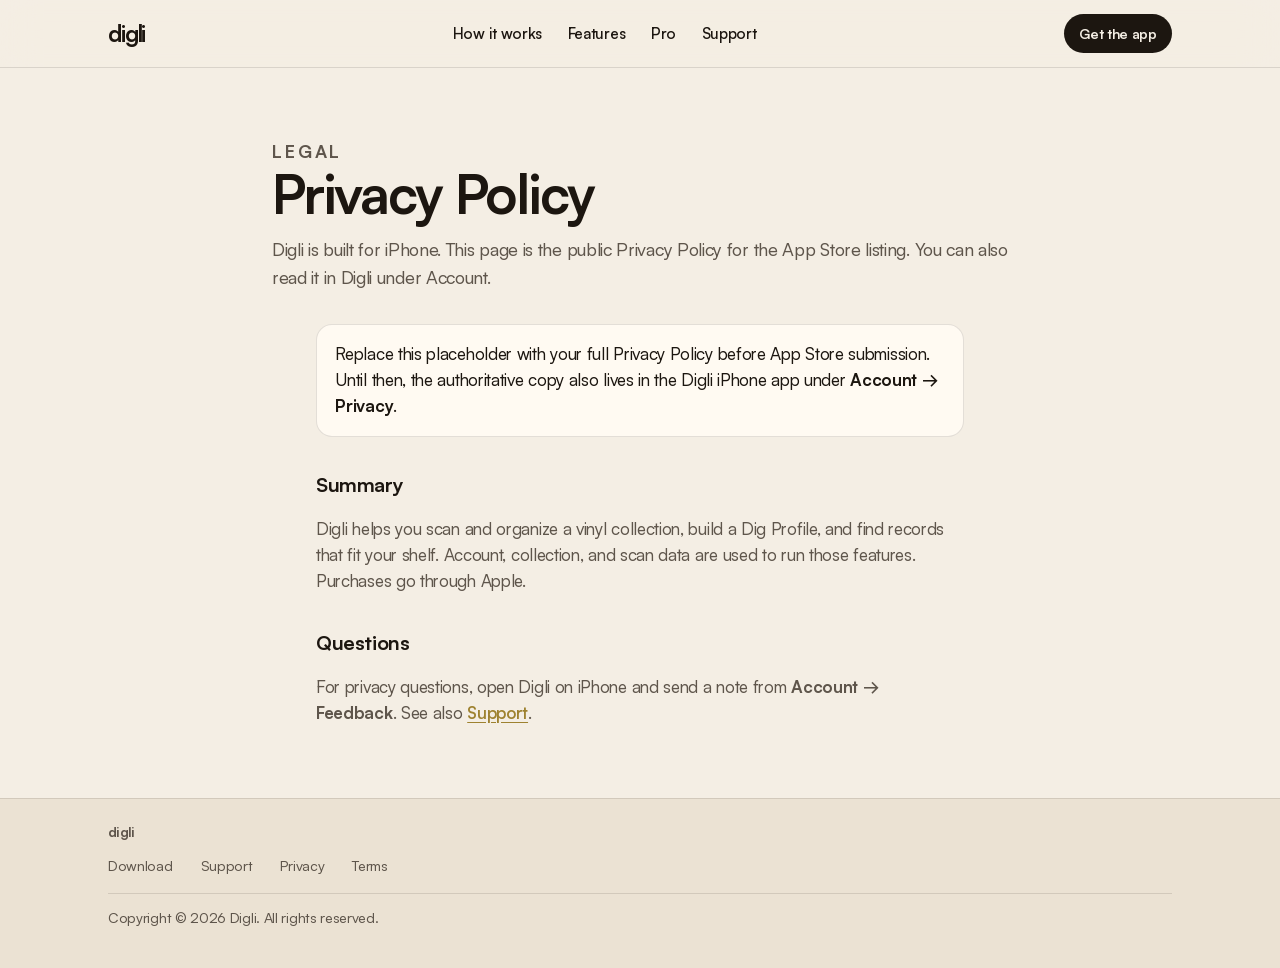
==== privacy.html @ 73c725f0 "Keep support off the web app Replace app.digli.ca links with in-app Account paths, Apple subscriptio" ====
<!DOCTYPE html>
<html lang="en-CA">
  <head>
    <meta charset="utf-8" />
    <meta name="viewport" content="width=device-width, initial-scale=1" />
    <title>Privacy Policy · digli</title>
    <meta name="description" content="Privacy Policy for the Digli iPhone app." />
    <meta name="theme-color" content="#f4eee4" />
    <link rel="icon" type="image/svg+xml" href="/assets/favicon.svg" />
    <link rel="apple-touch-icon" href="/assets/icon.png" />
    <link rel="stylesheet" href="/styles.css" />
  </head>
  <body>
    <a class="skip-link" href="#main">Skip to content</a>

    <header class="nav">
      <div class="nav__inner">
        <a class="wordmark" href="/" aria-label="digli home">digli</a>
        <nav class="nav__links" aria-label="Primary">
          <a href="/#how">How it works</a>
          <a href="/#features">Features</a>
          <a href="/#pro">Pro</a>
          <a href="/support.html">Support</a>
        </nav>
        <a class="nav__cta" href="/">Get the app</a>
        <button class="nav__toggle" type="button" aria-expanded="false" aria-label="Open menu">
          <span></span>
        </button>
      </div>
    </header>

    <main id="main">
      <header class="page-hero">
        <div class="page-hero__inner">
          <p class="eyebrow">Legal</p>
          <h1>Privacy Policy</h1>
          <p>
            Digli is built for iPhone. This page is the public Privacy Policy
            for the App Store listing. You can also read it in Digli under
            Account.
          </p>
        </div>
      </header>

      <div class="legal">
        <p class="legal__note">
          Replace this placeholder with your full Privacy Policy before App
          Store submission. Until then, the authoritative copy also lives in
          the Digli iPhone app under <strong>Account → Privacy</strong>.
        </p>
        <h2>Summary</h2>
        <p>
          Digli helps you scan and organize a vinyl collection, build a Dig
          Profile, and find records that fit your shelf. Account, collection,
          and scan data are used to run those features. Purchases go through
          Apple.
        </p>
        <h2>Questions</h2>
        <p>
          For privacy questions, open Digli on iPhone and send a note from
          <strong>Account → Feedback</strong>. See also
          <a class="text-link" href="/support.html">Support</a>.
        </p>
      </div>
    </main>

    <footer class="site-footer">
      <div class="site-footer__inner">
        <a class="wordmark" href="/">digli</a>
        <nav class="footer-nav" aria-label="Footer">
          <a href="/">Download</a>
          <a href="/support.html">Support</a>
          <a href="/privacy.html">Privacy</a>
          <a href="/terms.html">Terms</a>
        </nav>
        <p class="footer-copy">Copyright © <span id="year"></span> Digli. All rights reserved.</p>
      </div>
    </footer>

    <script src="/main.js" defer></script>
  </body>
</html>
---- styles.css ----
@font-face {
  font-family: "Satoshi";
  src: url("/fonts/Satoshi-Variable.woff2") format("woff2");
  font-weight: 300 900;
  font-style: normal;
  font-display: swap;
}

:root {
  --paper: #f4eee4;
  --paper-2: #ebe2d3;
  --card: #fffaf2;
  --ink: #1c1610;
  --ink-soft: #5e554b;
  --gold: #c9a84c;
  --gold-deep: #9e8230;
  --gold-soft: rgba(201, 168, 76, 0.18);
  --espresso: #16110c;
  --espresso-2: #221b14;
  --line: rgba(28, 22, 16, 0.12);
  --line-strong: rgba(28, 22, 16, 0.22);
  --shadow: 0 24px 60px rgba(28, 22, 16, 0.18);
  --phone-shadow: 0 30px 70px rgba(22, 17, 12, 0.35);
  --font: "Satoshi", "Iowan Old Style", Georgia, "Times New Roman", serif;
  --gutter: clamp(1.25rem, 4vw, 2.75rem);
  --max: 72rem;
  --nav-h: 4.25rem;
  --radius: 1.35rem;
  --ease: cubic-bezier(0.22, 1, 0.36, 1);
}

*,
*::before,
*::after {
  box-sizing: border-box;
}

html {
  scroll-behavior: smooth;
}

body {
  margin: 0;
  min-height: 100%;
  background: var(--paper);
  color: var(--ink);
  font-family: var(--font);
  font-size: 1.0625rem;
  font-weight: 450;
  line-height: 1.55;
  letter-spacing: -0.018em;
  -webkit-font-smoothing: antialiased;
  text-rendering: optimizeLegibility;
}

img {
  display: block;
  max-width: 100%;
  height: auto;
}

a {
  color: inherit;
  text-decoration: none;
}

button {
  font: inherit;
  color: inherit;
  cursor: pointer;
}

.skip-link {
  position: absolute;
  left: -9999px;
  top: 0;
  background: var(--ink);
  color: var(--paper);
  padding: 0.75rem 1rem;
  z-index: 1000;
}

.skip-link:focus {
  left: var(--gutter);
  top: 0.75rem;
}

:focus-visible {
  outline: 2px solid var(--gold-deep);
  outline-offset: 3px;
}

.wordmark {
  font-weight: 700;
  letter-spacing: -0.05em;
  line-height: 1;
  text-transform: lowercase;
  white-space: nowrap;
}

.eyebrow {
  margin: 0 0 0.65rem;
  color: var(--gold-deep);
  font-size: 0.72rem;
  font-weight: 700;
  letter-spacing: 0.16em;
  text-transform: uppercase;
}

.wrap {
  width: min(100%, var(--max));
  margin: 0 auto;
  padding: 0 var(--gutter);
}

/* Nav */

.nav {
  position: sticky;
  top: 0;
  z-index: 50;
  height: var(--nav-h);
  background: rgba(244, 238, 228, 0.84);
  backdrop-filter: blur(18px) saturate(140%);
  -webkit-backdrop-filter: blur(18px) saturate(140%);
  border-bottom: 1px solid var(--line);
}

.nav__inner {
  width: min(100%, var(--max));
  height: 100%;
  margin: 0 auto;
  padding: 0 var(--gutter);
  display: flex;
  align-items: center;
  justify-content: space-between;
  gap: 1rem;
}

.nav .wordmark {
  font-size: 1.45rem;
  z-index: 2;
}

.nav__links {
  display: none;
  align-items: center;
  gap: 1.6rem;
  font-size: 0.95rem;
  font-weight: 550;
}

.nav__links a:hover {
  color: var(--gold-deep);
}

.nav__cta {
  display: inline-flex;
  align-items: center;
  justify-content: center;
  min-height: 2.4rem;
  padding: 0 0.95rem;
  border-radius: 999px;
  background: var(--ink);
  color: var(--paper);
  font-size: 0.88rem;
  font-weight: 650;
}

.nav__cta:hover {
  background: var(--espresso-2);
}

.nav__toggle {
  display: inline-flex;
  width: 2.5rem;
  height: 2.5rem;
  align-items: center;
  justify-content: center;
  border: 1px solid var(--line-strong);
  border-radius: 0.7rem;
  background: transparent;
}

.nav__toggle span,
.nav__toggle span::before,
.nav__toggle span::after {
  display: block;
  width: 1.05rem;
  height: 1.5px;
  background: var(--ink);
  position: relative;
}

.nav__toggle span::before,
.nav__toggle span::after {
  content: "";
  position: absolute;
  left: 0;
}

.nav__toggle span::before {
  top: -5px;
}

.nav__toggle span::after {
  top: 5px;
}

@media (min-width: 860px) {
  .nav__links {
    display: flex;
  }

  .nav__toggle {
    display: none;
  }
}

@media (max-width: 859px) {
  .nav.is-open .nav__links {
    display: flex;
    flex-direction: column;
    align-items: flex-start;
    position: absolute;
    top: var(--nav-h);
    left: 0;
    right: 0;
    padding: 1.25rem var(--gutter) 1.5rem;
    background: var(--paper);
    border-bottom: 1px solid var(--line);
    gap: 1rem;
  }
}

/* Hero */

.hero {
  position: relative;
  overflow: hidden;
  padding: 3.25rem var(--gutter) 0;
}

.hero::before {
  content: "";
  position: absolute;
  width: 34rem;
  height: 34rem;
  right: -8rem;
  top: -10rem;
  border-radius: 50%;
  border: 28px solid rgba(201, 168, 76, 0.14);
  box-shadow: inset 0 0 0 70px rgba(201, 168, 76, 0.05);
  pointer-events: none;
}

.hero__grid {
  width: min(100%, var(--max));
  margin: 0 auto;
  display: grid;
  gap: 2.5rem;
  align-items: end;
}

.hero__copy {
  max-width: 36rem;
  padding-bottom: 1rem;
}

.hero__headline {
  margin: 0;
  font-size: clamp(2.4rem, 7vw, 4.4rem);
  font-weight: 700;
  line-height: 0.98;
  letter-spacing: -0.045em;
}

.hero__lede {
  margin: 1.15rem 0 0;
  max-width: 32rem;
  color: var(--ink-soft);
  font-size: clamp(1.08rem, 2vw, 1.25rem);
  line-height: 1.45;
}

.hero__cta {
  margin-top: 1.7rem;
  display: flex;
  flex-wrap: wrap;
  align-items: center;
  gap: 1rem 1.25rem;
}

.hero__note {
  margin: 0;
  color: var(--ink-soft);
  font-size: 0.95rem;
}

.hero__stage {
  display: flex;
  justify-content: center;
  align-items: flex-end;
  min-height: 28rem;
  position: relative;
}

.hero__phones {
  position: relative;
  width: min(100%, 22rem);
  height: 30rem;
}

.hero__phones .phone {
  position: absolute;
  bottom: 0;
}

.hero__phones .phone--front {
  left: 12%;
  z-index: 2;
  width: 15.5rem;
}

.hero__phones .phone--back {
  right: 0;
  bottom: 2.5rem;
  width: 13rem;
  opacity: 0.92;
  transform: rotate(7deg);
}

@media (min-width: 960px) {
  .hero__grid {
    grid-template-columns: 1.05fr 0.95fr;
    gap: 2rem;
  }

  .hero {
    padding-top: 4.5rem;
  }

  .hero__phones {
    width: 26rem;
    height: 36rem;
  }

  .hero__phones .phone--front {
    width: 18rem;
    left: 0;
  }

  .hero__phones .phone--back {
    width: 15rem;
    right: -0.5rem;
  }
}

.store-badge {
  display: inline-block;
  transition: transform 0.25s var(--ease);
}

.store-badge:hover {
  transform: translateY(-2px);
}

.store-badge img {
  width: 168px;
  height: auto;
}

.text-link {
  color: var(--gold-deep);
  font-weight: 600;
  text-decoration: underline;
  text-underline-offset: 0.18em;
}

.text-link:hover {
  color: var(--ink);
}

/* Phone */

.phone {
  width: min(100%, 17.5rem);
  filter: drop-shadow(var(--phone-shadow));
}

.phone__bezel {
  position: relative;
  background: #1a1612;
  border-radius: 2.35rem;
  padding: 0.5rem;
  border: 1px solid #3a3228;
}

.phone__notch {
  position: absolute;
  top: 0.7rem;
  left: 50%;
  z-index: 2;
  width: 5.4rem;
  height: 1.28rem;
  transform: translateX(-50%);
  background: #0b0b0f;
  border-radius: 999px;
}

.phone__screen {
  width: 100%;
  height: auto;
  aspect-ratio: 390 / 844;
  object-fit: cover;
  border-radius: 1.85rem;
  background: #0b0b0f;
}

/* Taste / generation effect */

.taste {
  width: min(100%, var(--max));
  margin: 0 auto;
  padding: 4.5rem var(--gutter) 1rem;
}

.taste__intro h2 {
  margin: 0;
  font-size: clamp(1.7rem, 4vw, 2.4rem);
  letter-spacing: -0.03em;
  line-height: 1.12;
}

.taste__intro p {
  margin: 0.7rem 0 0;
  color: var(--ink-soft);
  max-width: 34rem;
}

.taste__picks {
  display: grid;
  gap: 0.85rem;
  margin-top: 1.6rem;
}

.taste__pick {
  text-align: left;
  background: var(--card);
  border: 1px solid var(--line-strong);
  border-radius: var(--radius);
  padding: 1.1rem 1.2rem;
}

.taste__pick strong {
  display: block;
  font-size: 1.05rem;
  margin-bottom: 0.2rem;
}

.taste__pick span {
  color: var(--ink-soft);
  font-size: 0.95rem;
}

.taste__more {
  display: flex;
  flex-wrap: wrap;
  align-items: center;
  gap: 0.65rem;
  margin-top: 1rem;
  mask-image: linear-gradient(90deg, #000 55%, transparent 100%);
  -webkit-mask-image: linear-gradient(90deg, #000 55%, transparent 100%);
}

.taste__ghost {
  display: inline-flex;
  align-items: center;
  min-height: 2.4rem;
  padding: 0.45rem 0.9rem;
  border: 1px dashed var(--line-strong);
  border-radius: 999px;
  background: rgba(255, 250, 242, 0.55);
  color: var(--ink-soft);
  font-size: 0.92rem;
  font-weight: 550;
  opacity: 0.72;
  pointer-events: none;
  user-select: none;
}

.taste__more-label {
  margin: 0;
  color: var(--gold-deep);
  font-size: 0.92rem;
  font-weight: 650;
  white-space: nowrap;
}

@media (min-width: 800px) {
  .taste__picks {
    grid-template-columns: repeat(3, 1fr);
  }
}

/* Steps */

.steps {
  width: min(100%, var(--max));
  margin: 0 auto;
  padding: 4rem var(--gutter) 2rem;
}

.steps__title {
  margin: 0 0 1.75rem;
  font-size: clamp(1.7rem, 4vw, 2.4rem);
  letter-spacing: -0.03em;
}

.steps__grid {
  display: grid;
  gap: 1rem;
}

.step {
  background: var(--card);
  border: 1px solid var(--line);
  border-radius: var(--radius);
  padding: 1.35rem 1.4rem 1.5rem;
}

.step__num {
  display: inline-flex;
  width: 2rem;
  height: 2rem;
  align-items: center;
  justify-content: center;
  border-radius: 999px;
  background: var(--gold);
  color: var(--espresso);
  font-weight: 700;
  font-size: 0.9rem;
  margin-bottom: 0.85rem;
}

.step h3 {
  margin: 0;
  font-size: 1.2rem;
  letter-spacing: -0.02em;
}

.step p {
  margin: 0.45rem 0 0;
  color: var(--ink-soft);
}

@media (min-width: 800px) {
  .steps__grid {
    grid-template-columns: repeat(3, 1fr);
    gap: 1.1rem;
  }
}

/* Wedge */

.wedge {
  width: min(100%, var(--max));
  margin: 0 auto;
  padding: 1rem var(--gutter) 2.5rem;
}

.wedge__title {
  margin: 0;
  max-width: 38rem;
  font-size: clamp(1.45rem, 3.2vw, 2rem);
  font-weight: 650;
  letter-spacing: -0.03em;
  line-height: 1.2;
  color: var(--ink);
}

/* Captioned shots */

.shots {
  width: min(100%, var(--max));
  margin: 0 auto;
  padding: 2rem var(--gutter) 4rem;
}

.shots__intro {
  margin-bottom: 1.75rem;
}

.shots__title {
  margin: 0;
  font-size: clamp(1.7rem, 4vw, 2.4rem);
  letter-spacing: -0.03em;
}

.shots__grid {
  display: grid;
  gap: 1.75rem 1.25rem;
  grid-template-columns: repeat(2, minmax(0, 1fr));
}

.shot {
  margin: 0;
  display: grid;
  gap: 0.85rem;
  justify-items: center;
  text-align: center;
}

.shot .phone {
  width: min(100%, 12.5rem);
}

.shot figcaption {
  display: grid;
  gap: 0.2rem;
}

.shot figcaption strong {
  font-size: 1rem;
  letter-spacing: -0.02em;
}

.shot figcaption span {
  color: var(--ink-soft);
  font-size: 0.9rem;
  line-height: 1.35;
}

@media (min-width: 900px) {
  .shots__grid {
    grid-template-columns: repeat(5, minmax(0, 1fr));
    gap: 1.5rem 1rem;
  }

  .shot .phone {
    width: 100%;
  }
}

/* Features */

.feature {
  width: min(100%, var(--max));
  margin: 0 auto;
  padding: 4.5rem var(--gutter);
  display: grid;
  gap: 2.4rem;
  align-items: center;
}

.feature--band {
  width: 100%;
  max-width: none;
  background: var(--paper-2);
  padding-left: max(var(--gutter), calc((100% - var(--max)) / 2 + var(--gutter)));
  padding-right: max(var(--gutter), calc((100% - var(--max)) / 2 + var(--gutter)));
}

.feature__title {
  margin: 0;
  font-size: clamp(1.85rem, 4.2vw, 2.7rem);
  letter-spacing: -0.035em;
  line-height: 1.08;
}

.feature__lede {
  margin: 0.9rem 0 0;
  color: var(--ink-soft);
  font-size: 1.08rem;
  max-width: 32rem;
}

.feature__media {
  display: flex;
  justify-content: center;
}

@media (min-width: 900px) {
  .feature,
  .feature--band {
    grid-template-columns: 1fr 1fr;
    gap: 4rem;
  }

  .feature--flip .feature__copy {
    order: 2;
  }
}

/* Extra features */

.extras {
  width: min(100%, var(--max));
  margin: 0 auto;
  padding: 2rem var(--gutter) 4.5rem;
}

.extras__title {
  margin: 0 0 1.6rem;
  font-size: clamp(1.7rem, 4vw, 2.4rem);
  letter-spacing: -0.03em;
}

.extras__grid {
  display: grid;
  gap: 1rem;
}

.extra {
  background: var(--card);
  border: 1px solid var(--line);
  border-radius: var(--radius);
  padding: 1.3rem 1.35rem 1.45rem;
}

.extra h3 {
  margin: 0;
  font-size: 1.12rem;
}

.extra p {
  margin: 0.45rem 0 0;
  color: var(--ink-soft);
}

@media (min-width: 760px) {
  .extras__grid {
    grid-template-columns: repeat(3, 1fr);
  }
}

/* Pricing */

.pricing {
  background: var(--espresso);
  color: #f6efe4;
  padding: 4.75rem var(--gutter);
}

.pricing .eyebrow {
  color: var(--gold);
}

.pricing__intro {
  width: min(100%, var(--max));
  margin: 0 auto 2rem;
}

.pricing__intro h2 {
  margin: 0;
  font-size: clamp(1.85rem, 4vw, 2.7rem);
  letter-spacing: -0.035em;
}

.pricing__intro p {
  margin: 0.8rem 0 0;
  color: rgba(246, 239, 228, 0.72);
  max-width: 36rem;
}

.pricing__grid {
  width: min(100%, var(--max));
  margin: 0 auto;
  display: grid;
  gap: 1rem;
}

.plan {
  background: var(--espresso-2);
  border: 1px solid rgba(246, 239, 228, 0.12);
  border-radius: 1.5rem;
  padding: 1.6rem 1.55rem 1.7rem;
}

.plan--pro {
  background: #2a2218;
  border-color: var(--gold);
  box-shadow: 0 0 0 1px var(--gold), 0 18px 40px rgba(0, 0, 0, 0.28);
}

.plan__badge {
  display: inline-block;
  margin-bottom: 0.7rem;
  padding: 0.2rem 0.6rem;
  border-radius: 999px;
  background: var(--gold);
  color: var(--espresso);
  font-size: 0.72rem;
  font-weight: 700;
  letter-spacing: 0.08em;
  text-transform: uppercase;
}

.plan__name {
  margin: 0;
  font-size: 1.05rem;
  font-weight: 650;
}

.plan__price {
  margin: 0.55rem 0 0.9rem;
  font-size: 2rem;
  font-weight: 700;
  letter-spacing: -0.03em;
}

.plan__price span {
  font-size: 1rem;
  font-weight: 500;
  color: rgba(246, 239, 228, 0.65);
}

.plan ul {
  margin: 0;
  padding: 0;
  list-style: none;
  color: rgba(246, 239, 228, 0.78);
}

.plan li {
  padding: 0.35rem 0 0.35rem 1.15rem;
  position: relative;
}

.plan li::before {
  content: "";
  position: absolute;
  left: 0;
  top: 0.85rem;
  width: 0.5rem;
  height: 0.5rem;
  border-radius: 50%;
  background: var(--gold);
}

.plan__note {
  margin: 1rem 0 0;
  color: rgba(246, 239, 228, 0.55);
  font-size: 0.9rem;
}

@media (min-width: 760px) {
  .pricing__grid {
    grid-template-columns: 1fr 1.08fr;
  }
}

/* Closing */

.closing {
  text-align: center;
  padding: 5.5rem var(--gutter) 5rem;
}

.closing__icon {
  width: 5.25rem;
  height: 5.25rem;
  margin: 0 auto;
  border-radius: 1.3rem;
  box-shadow: var(--shadow);
}

.closing .wordmark {
  font-size: clamp(2.2rem, 6vw, 3.2rem);
  margin: 0.85rem 0 0.7rem;
}

.closing__title {
  margin: 0;
  font-size: clamp(1.7rem, 4vw, 2.4rem);
  letter-spacing: -0.03em;
}

.closing__copy {
  margin: 0.75rem auto 1.5rem;
  max-width: 30rem;
  color: var(--ink-soft);
}

/* Footer */

.site-footer {
  background: var(--paper-2);
  border-top: 1px solid var(--line);
  color: var(--ink-soft);
  font-size: 0.88rem;
}

.site-footer__inner {
  width: min(100%, var(--max));
  margin: 0 auto;
  padding: 1.6rem var(--gutter) 2.4rem;
  display: grid;
  gap: 1rem;
}

.footer-nav {
  display: flex;
  flex-wrap: wrap;
  gap: 1.35rem 1.75rem;
}

.footer-nav a:hover {
  color: var(--ink);
  text-decoration: underline;
  text-underline-offset: 0.15em;
}

.footer-copy {
  margin: 0;
  padding-top: 0.85rem;
  border-top: 1px solid var(--line);
}

/* Support page */

.page-hero {
  padding: 3.5rem var(--gutter) 2rem;
}

.page-hero__inner {
  width: min(100%, 46rem);
  margin: 0 auto;
}

.page-hero h1 {
  margin: 0;
  font-size: clamp(2.2rem, 6vw, 3.4rem);
  letter-spacing: -0.04em;
  line-height: 1.02;
}

.page-hero p {
  margin: 0.9rem 0 0;
  color: var(--ink-soft);
  font-size: 1.12rem;
}

.support-grid {
  width: min(100%, var(--max));
  margin: 0 auto;
  padding: 0 var(--gutter) 4.5rem;
  display: grid;
  gap: 1.5rem;
}

.support-card {
  background: var(--card);
  border: 1px solid var(--line);
  border-radius: 1.5rem;
  padding: 1.5rem 1.5rem 1.65rem;
}

.support-card h2 {
  margin: 0 0 0.7rem;
  font-size: 1.35rem;
  letter-spacing: -0.02em;
}

.support-card p,
.support-card li {
  color: var(--ink-soft);
}

.support-card ul {
  margin: 0.4rem 0 0;
  padding-left: 1.15rem;
}

.faq {
  display: grid;
  gap: 0.65rem;
}

.faq details {
  background: var(--card);
  border: 1px solid var(--line);
  border-radius: 1.1rem;
  padding: 0.15rem 1.15rem;
}

.faq summary {
  cursor: pointer;
  font-weight: 650;
  padding: 1rem 0;
  list-style: none;
}

.faq summary::-webkit-details-marker {
  display: none;
}

.faq summary::after {
  content: "+";
  float: right;
  color: var(--gold-deep);
  font-weight: 500;
}

.faq details[open] summary::after {
  content: "–";
}

.faq details p {
  margin: 0 0 1.05rem;
  color: var(--ink-soft);
}

@media (min-width: 860px) {
  .support-grid {
    grid-template-columns: 0.9fr 1.1fr;
    align-items: start;
  }

  .faq-wrap {
    grid-column: 1 / -1;
  }
}

.mobile-cta {
  display: none;
}

@media (max-width: 720px) {
  .mobile-cta {
    display: flex;
    position: sticky;
    bottom: 0;
    z-index: 40;
    justify-content: center;
    padding: 0.75rem var(--gutter) calc(0.75rem + env(safe-area-inset-bottom));
    background: rgba(244, 238, 228, 0.94);
    backdrop-filter: blur(16px);
    border-top: 1px solid var(--line);
    box-shadow: 0 -10px 28px rgba(28, 22, 16, 0.08);
  }

  .mobile-cta .nav__cta {
    width: 100%;
    min-height: 2.85rem;
    font-size: 0.95rem;
  }
}

.support-path {
  margin: 0.85rem 0 0;
  color: var(--ink-soft);
  font-size: 0.95rem;
}

.legal {
  width: min(100%, 46rem);
  margin: 0 auto;
  padding: 0 var(--gutter) 4.5rem;
  display: grid;
  gap: 1rem;
}

.legal h2 {
  margin: 1rem 0 0;
  font-size: 1.25rem;
  letter-spacing: -0.02em;
}

.legal p {
  margin: 0;
  color: var(--ink-soft);
}

.legal__note {
  padding: 1rem 1.15rem;
  border: 1px solid var(--line);
  border-radius: 1rem;
  background: var(--card);
  color: var(--ink) !important;
}

/* Motion */

.reveal {
  opacity: 0;
  transform: translateY(1.25rem);
  transition:
    opacity 0.7s var(--ease),
    transform 0.7s var(--ease);
}

.reveal.is-visible {
  opacity: 1;
  transform: none;
}

.hero__copy > * {
  opacity: 0;
  transform: translateY(0.7rem);
  animation: rise-in 0.8s var(--ease) forwards;
}

.hero__copy .eyebrow {
  animation-delay: 0.05s;
}

.hero__headline {
  animation-delay: 0.14s;
}

.hero__lede {
  animation-delay: 0.24s;
}

.hero__cta {
  animation-delay: 0.34s;
}

.reveal-phone {
  opacity: 0;
  transform: translateY(1.6rem);
  animation: rise-in 1s var(--ease) 0.28s forwards;
}

@keyframes rise-in {
  to {
    opacity: 1;
    transform: none;
  }
}

@media (prefers-reduced-motion: reduce) {
  html {
    scroll-behavior: auto;
  }

  .hero__copy > *,
  .reveal-phone,
  .reveal {
    animation: none !important;
    transition: none !important;
    opacity: 1 !important;
    transform: none !important;
  }
}
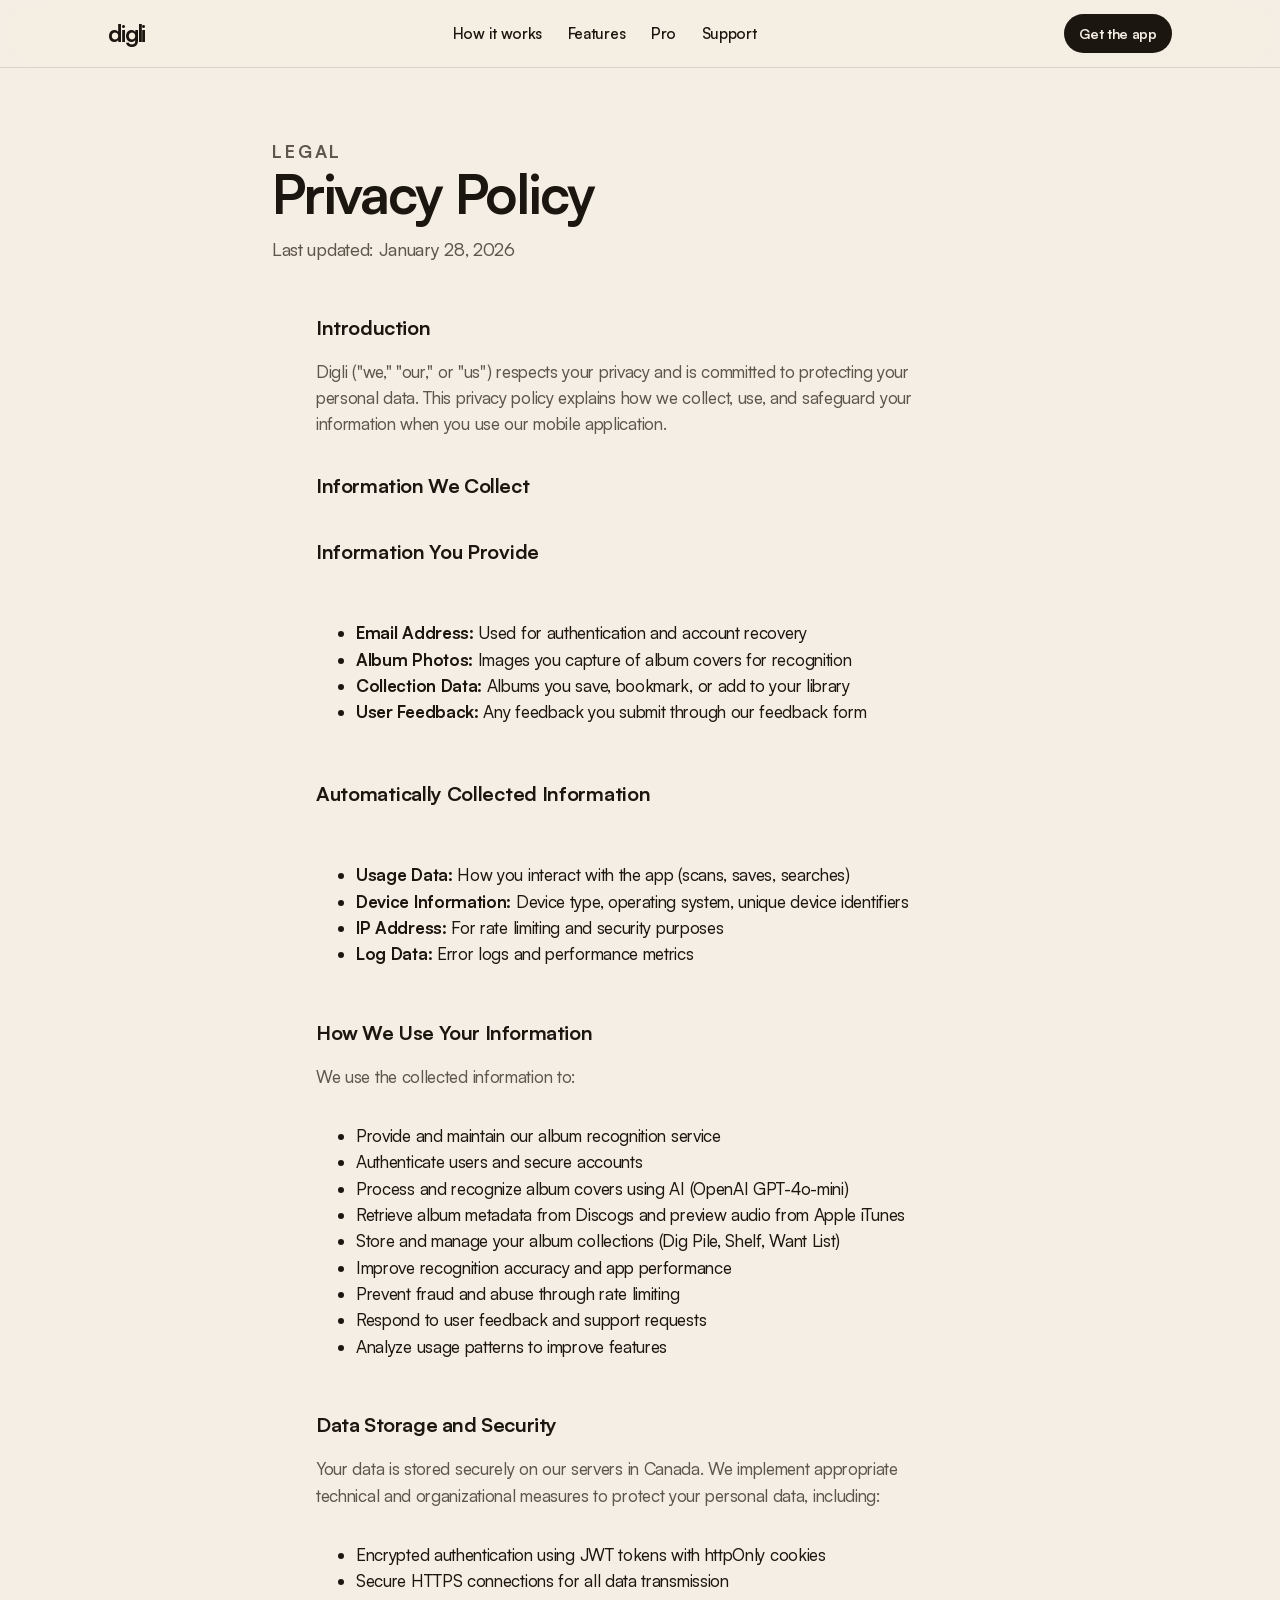
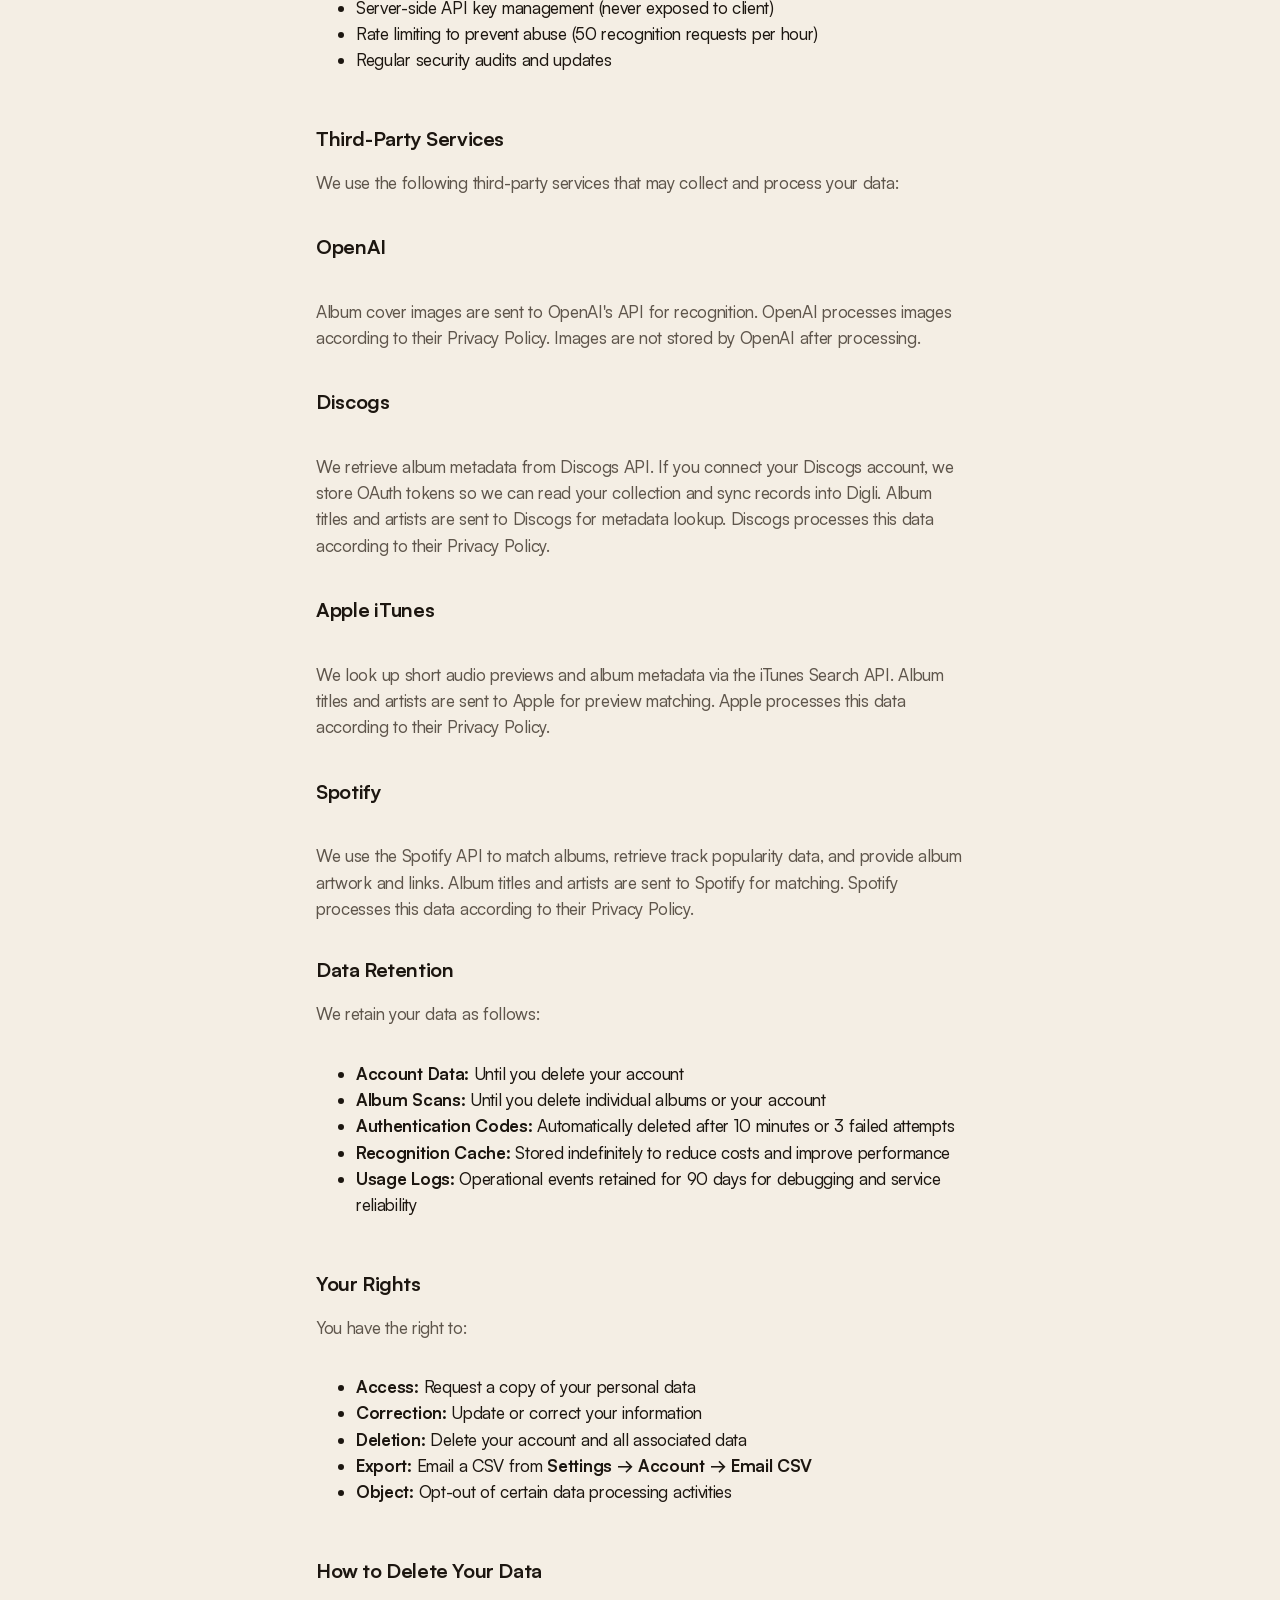
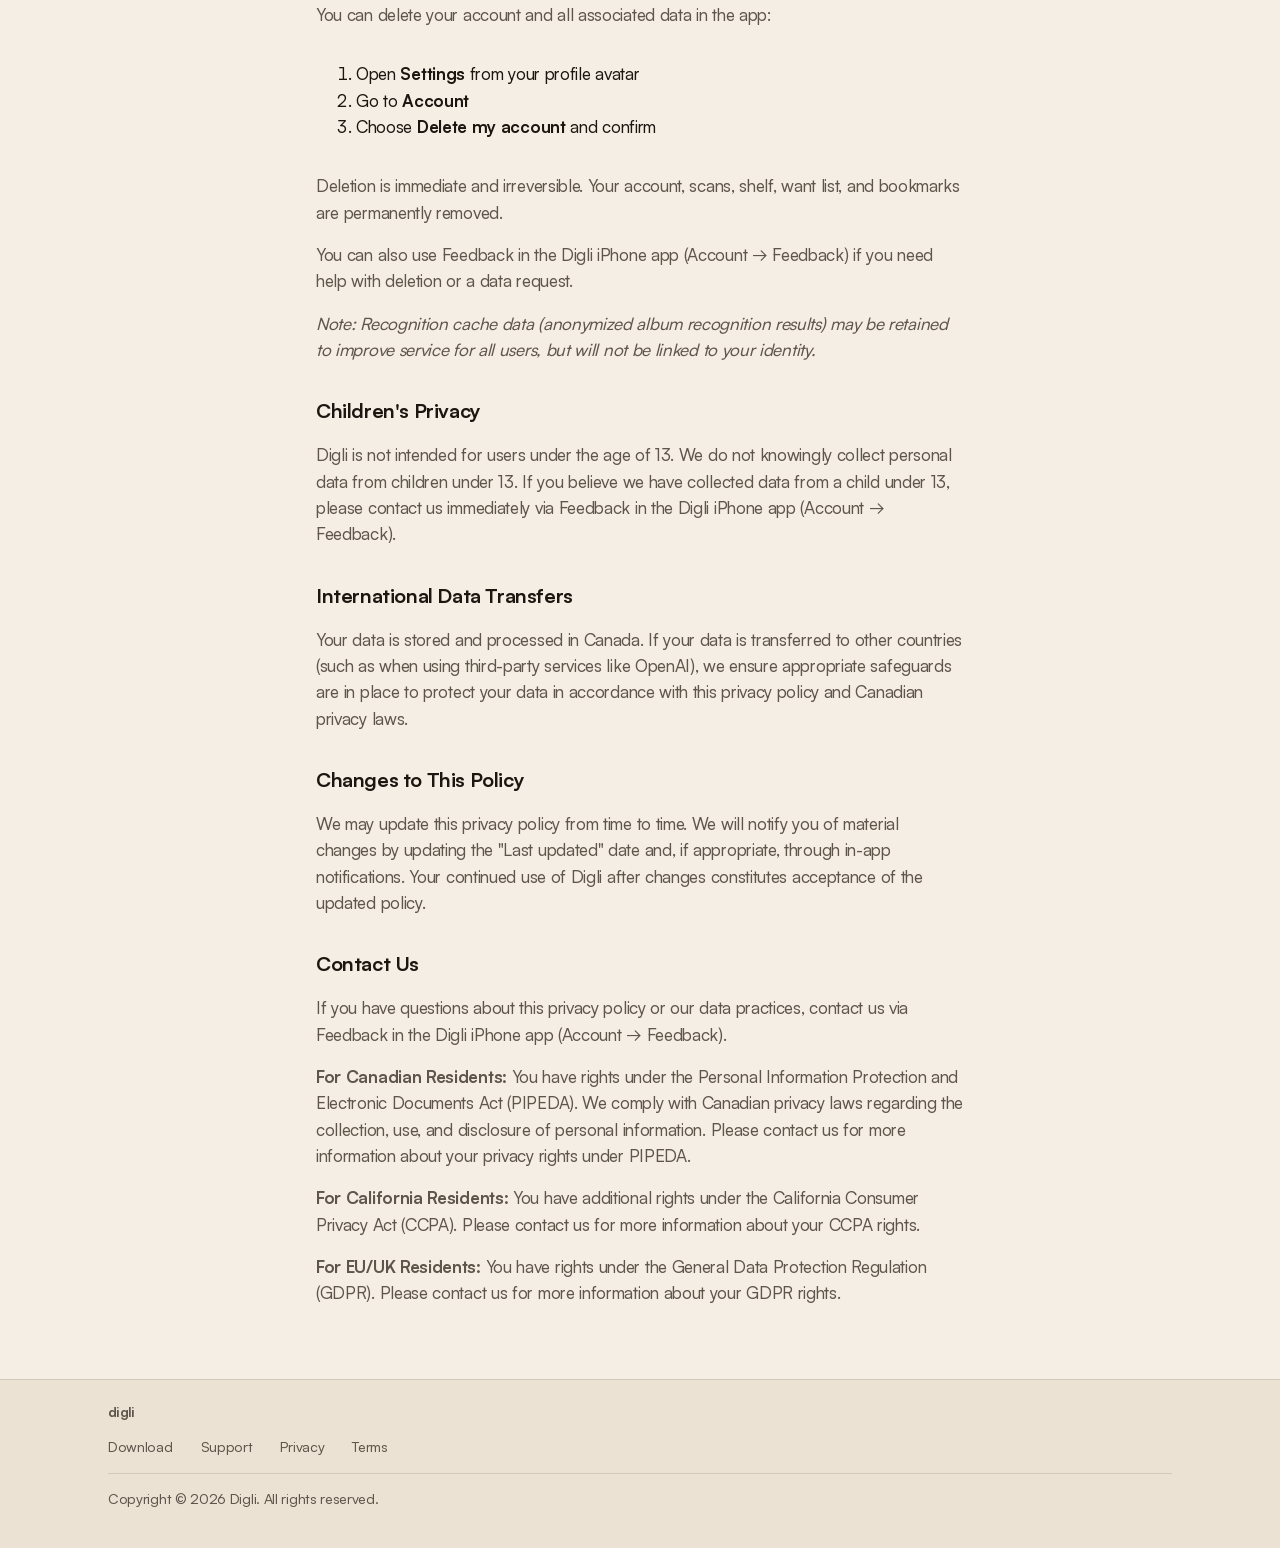
==== commit b37da252: "Pull Digli Privacy Policy and Terms of Service Import the in-app legal copy onto digli.ca privacy an" ====
--- a/privacy.html
+++ b/privacy.html
@@ -34,33 +34,100 @@
         <div class="page-hero__inner">
           <p class="eyebrow">Legal</p>
           <h1>Privacy Policy</h1>
-          <p>
-            Digli is built for iPhone. This page is the public Privacy Policy
-            for the App Store listing. You can also read it in Digli under
-            Account.
-          </p>
+          <p>Last updated: January 28, 2026</p>
         </div>
       </header>
 
       <div class="legal">
-        <p class="legal__note">
-          Replace this placeholder with your full Privacy Policy before App
-          Store submission. Until then, the authoritative copy also lives in
-          the Digli iPhone app under <strong>Account → Privacy</strong>.
-        </p>
-        <h2>Summary</h2>
-        <p>
-          Digli helps you scan and organize a vinyl collection, build a Dig
-          Profile, and find records that fit your shelf. Account, collection,
-          and scan data are used to run those features. Purchases go through
-          Apple.
-        </p>
-        <h2>Questions</h2>
-        <p>
-          For privacy questions, open Digli on iPhone and send a note from
-          <strong>Account → Feedback</strong>. See also
-          <a class="text-link" href="/support.html">Support</a>.
-        </p>
+<h2>Introduction</h2>
+<p>Digli ("we," "our," or "us") respects your privacy and is committed to protecting your personal data. This privacy policy explains how we collect, use, and safeguard your information when you use our mobile application.</p>
+<h2>Information We Collect</h2>
+<h3>Information You Provide</h3>
+<ul>
+<li><strong>Email Address:</strong> Used for authentication and account recovery</li>
+<li><strong>Album Photos:</strong> Images you capture of album covers for recognition</li>
+<li><strong>Collection Data:</strong> Albums you save, bookmark, or add to your library</li>
+<li><strong>User Feedback:</strong> Any feedback you submit through our feedback form</li>
+</ul>
+<h3>Automatically Collected Information</h3>
+<ul>
+<li><strong>Usage Data:</strong> How you interact with the app (scans, saves, searches)</li>
+<li><strong>Device Information:</strong> Device type, operating system, unique device identifiers</li>
+<li><strong>IP Address:</strong> For rate limiting and security purposes</li>
+<li><strong>Log Data:</strong> Error logs and performance metrics</li>
+</ul>
+<h2>How We Use Your Information</h2>
+<p>We use the collected information to:</p>
+<ul>
+<li>Provide and maintain our album recognition service</li>
+<li>Authenticate users and secure accounts</li>
+<li>Process and recognize album covers using AI (OpenAI GPT-4o-mini)</li>
+<li>Retrieve album metadata from Discogs and preview audio from Apple iTunes</li>
+<li>Store and manage your album collections (Dig Pile, Shelf, Want List)</li>
+<li>Improve recognition accuracy and app performance</li>
+<li>Prevent fraud and abuse through rate limiting</li>
+<li>Respond to user feedback and support requests</li>
+<li>Analyze usage patterns to improve features</li>
+</ul>
+<h2>Data Storage and Security</h2>
+<p>Your data is stored securely on our servers in Canada. We implement appropriate technical and organizational measures to protect your personal data, including:</p>
+<ul>
+<li>Encrypted authentication using JWT tokens with httpOnly cookies</li>
+<li>Secure HTTPS connections for all data transmission</li>
+<li>Server-side API key management (never exposed to client)</li>
+<li>Rate limiting to prevent abuse (50 recognition requests per hour)</li>
+<li>Regular security audits and updates</li>
+</ul>
+<h2>Third-Party Services</h2>
+<p>We use the following third-party services that may collect and process your data:</p>
+<h3>OpenAI</h3>
+<p>Album cover images are sent to OpenAI's API for recognition. OpenAI processes images according to their <a href="https://openai.com/policies/privacy-policy" target="_blank" rel="noopener">Privacy Policy</a>. Images are not stored by OpenAI after processing.</p>
+<h3>Discogs</h3>
+<p>We retrieve album metadata from Discogs API. If you connect your Discogs account, we store OAuth tokens so we can read your collection and sync records into Digli. Album titles and artists are sent to Discogs for metadata lookup. Discogs processes this data according to their <a href="https://www.discogs.com/privacy" target="_blank" rel="noopener">Privacy Policy</a>.</p>
+<h3>Apple iTunes</h3>
+<p>We look up short audio previews and album metadata via the iTunes Search API. Album titles and artists are sent to Apple for preview matching. Apple processes this data according to their <a href="https://www.apple.com/legal/privacy/" target="_blank" rel="noopener">Privacy Policy</a>.</p>
+<h3>Spotify</h3>
+<p>We use the Spotify API to match albums, retrieve track popularity data, and provide album artwork and links. Album titles and artists are sent to Spotify for matching. Spotify processes this data according to their <a href="https://www.spotify.com/legal/privacy-policy/" target="_blank" rel="noopener">Privacy Policy</a>.</p>
+<h2>Data Retention</h2>
+<p>We retain your data as follows:</p>
+<ul>
+<li><strong>Account Data:</strong> Until you delete your account</li>
+<li><strong>Album Scans:</strong> Until you delete individual albums or your account</li>
+<li><strong>Authentication Codes:</strong> Automatically deleted after 10 minutes or 3 failed attempts</li>
+<li><strong>Recognition Cache:</strong> Stored indefinitely to reduce costs and improve performance</li>
+<li><strong>Usage Logs:</strong> Operational events retained for 90 days for debugging and service reliability</li>
+</ul>
+<h2>Your Rights</h2>
+<p>You have the right to:</p>
+<ul>
+<li><strong>Access:</strong> Request a copy of your personal data</li>
+<li><strong>Correction:</strong> Update or correct your information</li>
+<li><strong>Deletion:</strong> Delete your account and all associated data</li>
+<li><strong>Export:</strong> Email a CSV from <strong>Settings → Account → Email CSV</strong></li>
+<li><strong>Object:</strong> Opt-out of certain data processing activities</li>
+</ul>
+<h2>How to Delete Your Data</h2>
+<p>You can delete your account and all associated data in the app:</p>
+<ol>
+<li>Open <strong>Settings</strong> from your profile avatar</li>
+<li>Go to <strong>Account</strong></li>
+<li>Choose <strong>Delete my account</strong> and confirm</li>
+</ol>
+<p>Deletion is immediate and irreversible. Your account, scans, shelf, want list, and bookmarks are permanently removed.</p>
+
+<p>You can also use Feedback in the Digli iPhone app (Account → Feedback) if you need help with deletion or a data request.</p>
+<p><em>Note: Recognition cache data (anonymized album recognition results) may be retained to improve service for all users, but will not be linked to your identity.</em></p>
+<h2>Children's Privacy</h2>
+<p>Digli is not intended for users under the age of 13. We do not knowingly collect personal data from children under 13. If you believe we have collected data from a child under 13, please contact us immediately via Feedback in the Digli iPhone app (Account → Feedback).</p>
+<h2>International Data Transfers</h2>
+<p>Your data is stored and processed in Canada. If your data is transferred to other countries (such as when using third-party services like OpenAI), we ensure appropriate safeguards are in place to protect your data in accordance with this privacy policy and Canadian privacy laws.</p>
+<h2>Changes to This Policy</h2>
+<p>We may update this privacy policy from time to time. We will notify you of material changes by updating the "Last updated" date and, if appropriate, through in-app notifications. Your continued use of Digli after changes constitutes acceptance of the updated policy.</p>
+<h2>Contact Us</h2>
+<p>If you have questions about this privacy policy or our data practices, contact us via Feedback in the Digli iPhone app (Account → Feedback).</p>
+<p class="legal-notice"><strong>For Canadian Residents:</strong> You have rights under the Personal Information Protection and Electronic Documents Act (PIPEDA). We comply with Canadian privacy laws regarding the collection, use, and disclosure of personal information. Please contact us for more information about your privacy rights under PIPEDA.</p>
+<p class="legal-notice"><strong>For California Residents:</strong> You have additional rights under the California Consumer Privacy Act (CCPA). Please contact us for more information about your CCPA rights.</p>
+<p class="legal-notice"><strong>For EU/UK Residents:</strong> You have rights under the General Data Protection Regulation (GDPR). Please contact us for more information about your GDPR rights.</p>
       </div>
     </main>
 
--- a/styles.css
+++ b/styles.css
@@ -1047,12 +1047,6 @@
   }
 }
 
-.support-path {
-  margin: 0.85rem 0 0;
-  color: var(--ink-soft);
-  font-size: 0.95rem;
-}
-
 .legal {
   width: min(100%, 46rem);
   margin: 0 auto;
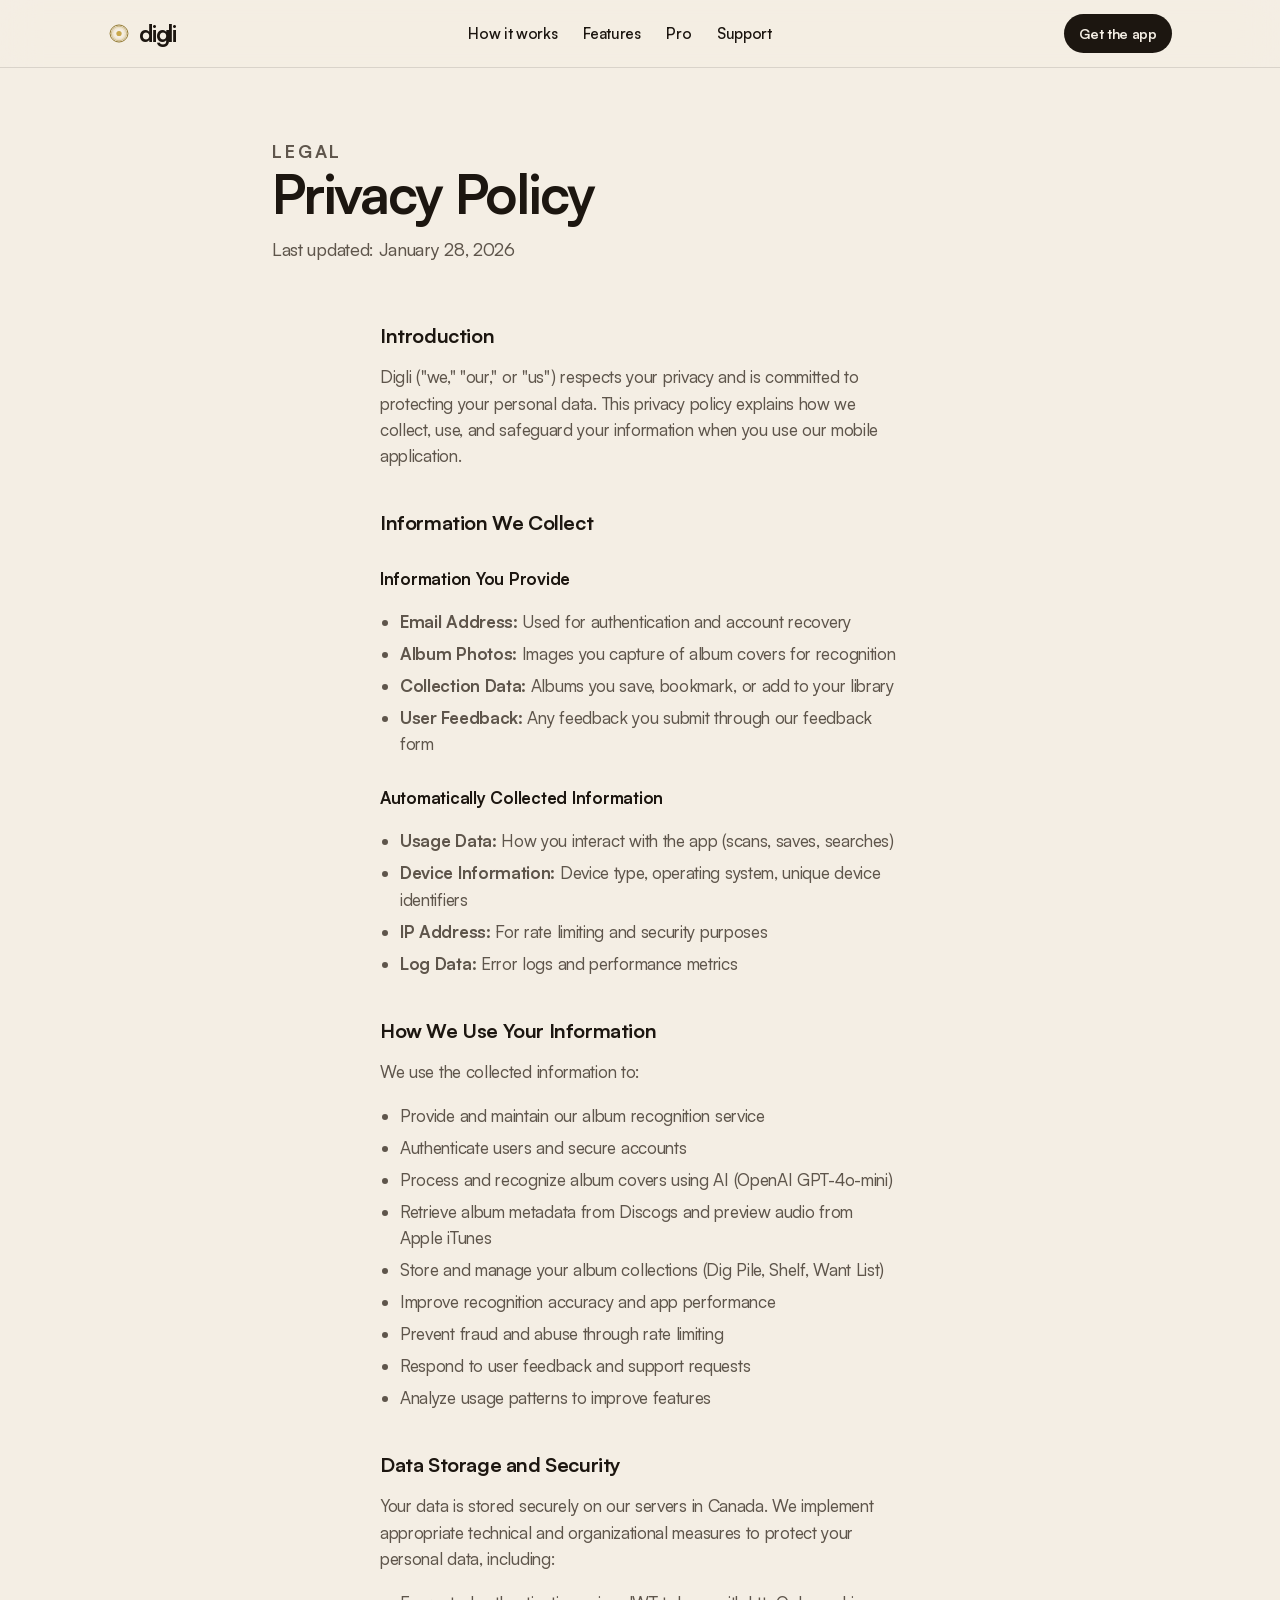
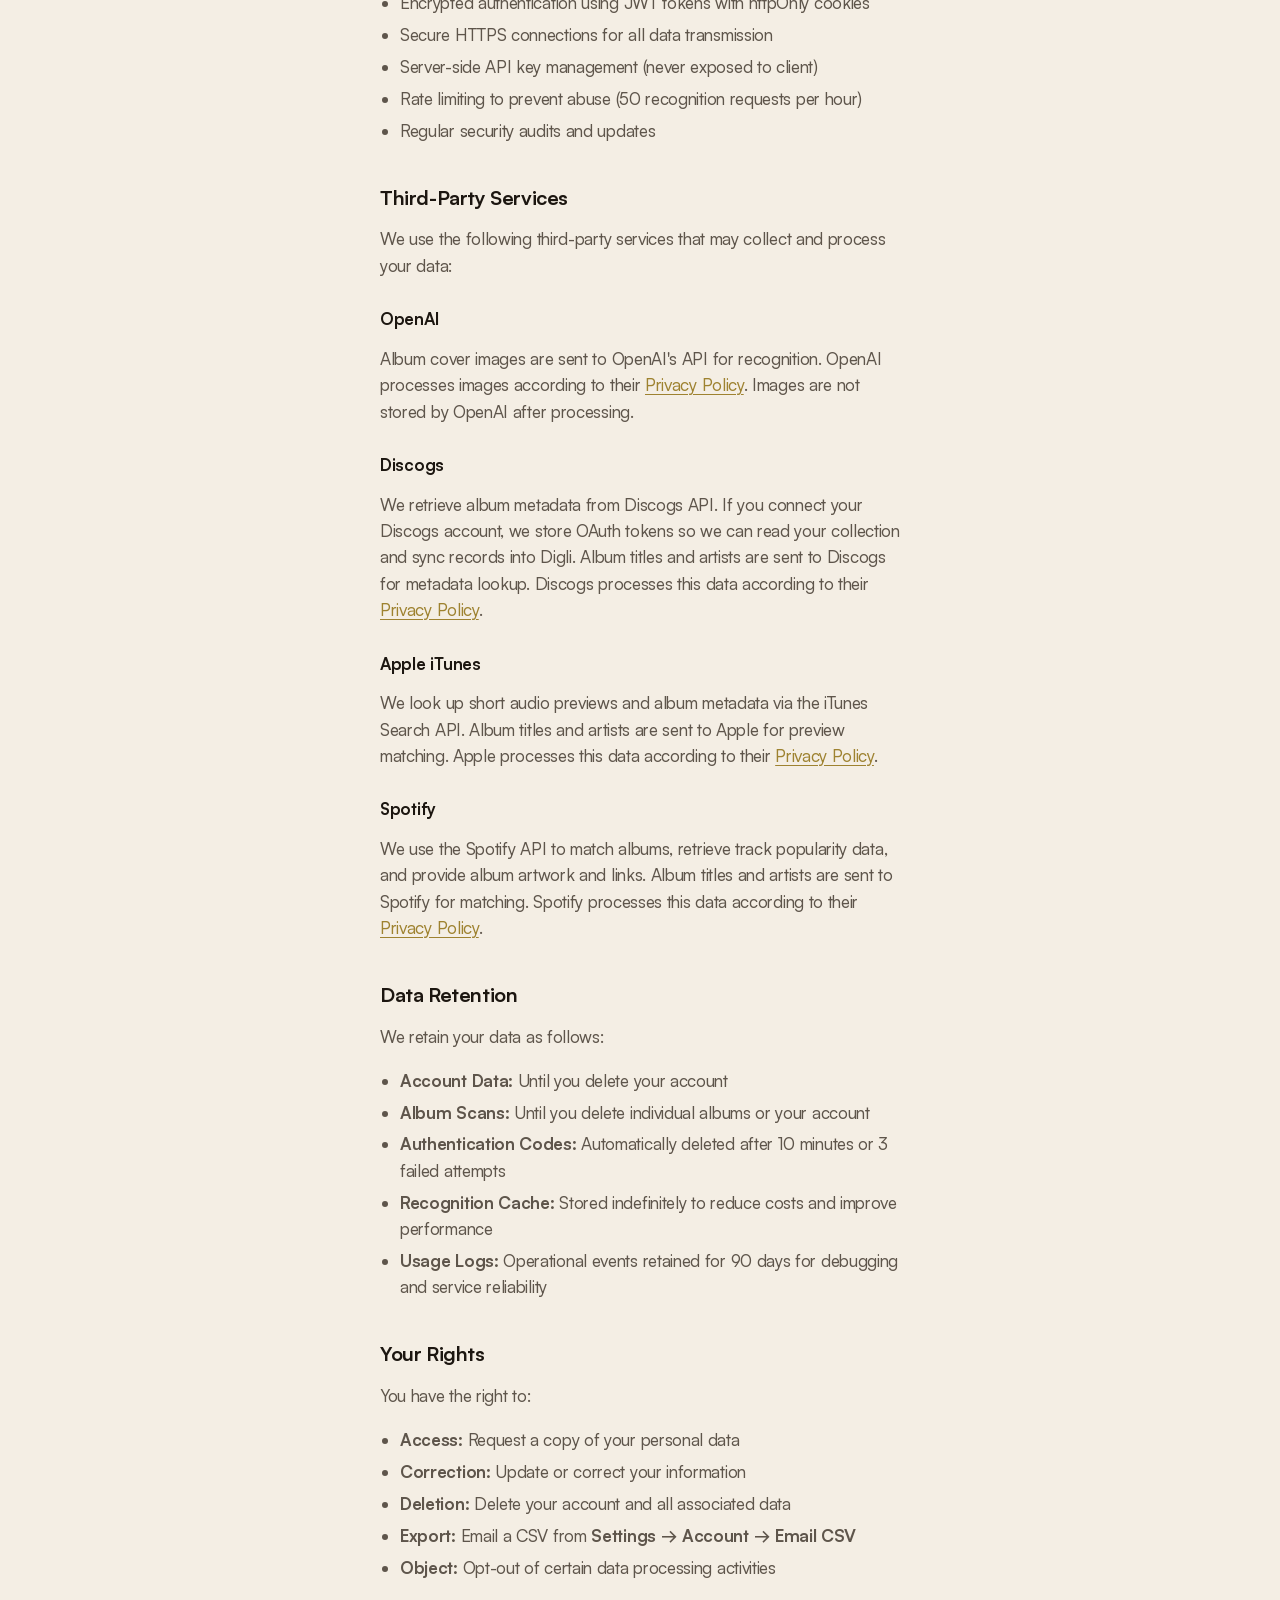
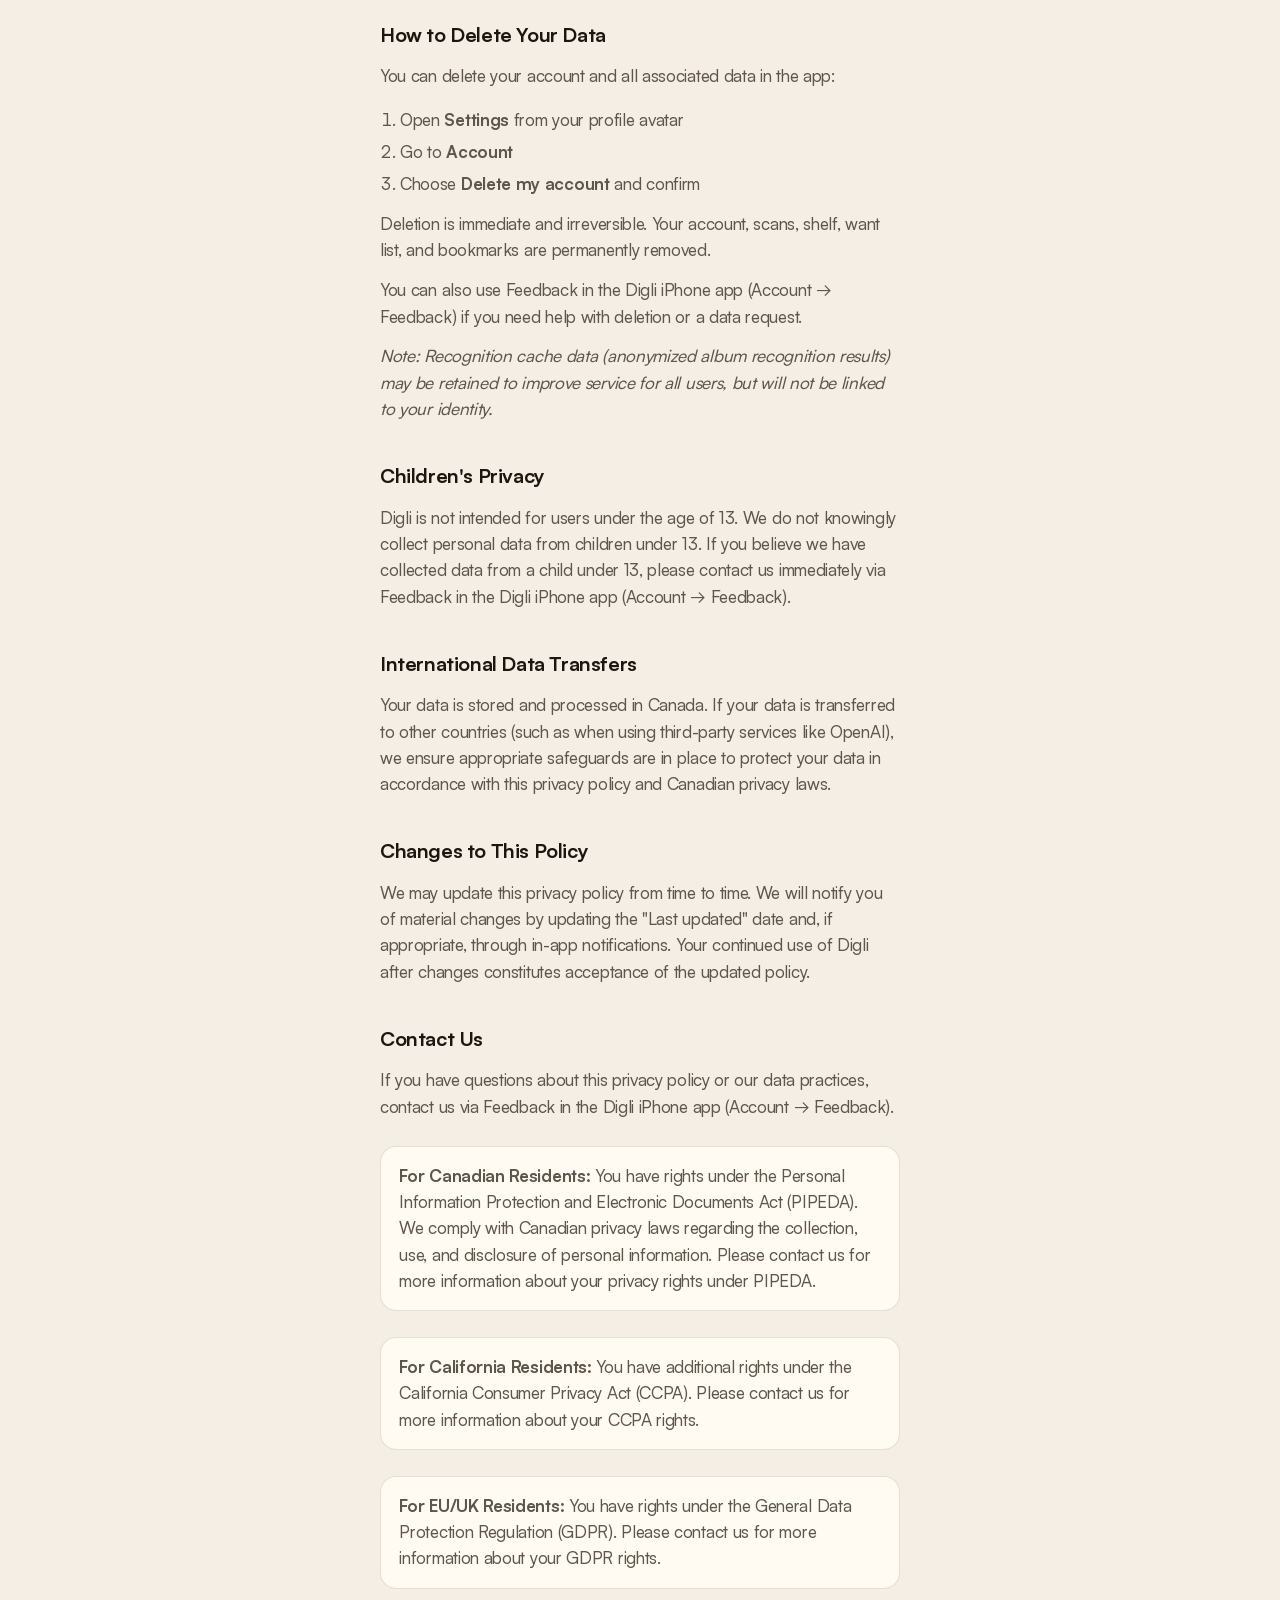
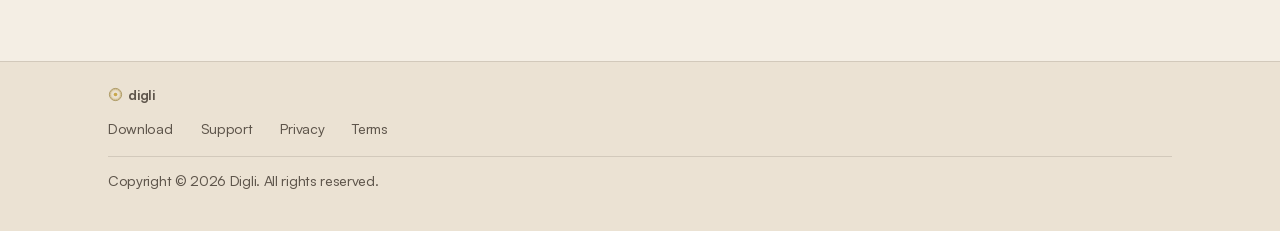
==== commit a5320611: "Add Digli mark beside nav and footer wordmarks Places the gold-ring logo-mark to the left of digli i" ====
--- a/privacy.html
+++ b/privacy.html
@@ -15,7 +15,16 @@
 
     <header class="nav">
       <div class="nav__inner">
-        <a class="wordmark" href="/" aria-label="digli home">digli</a>
+        <a class="wordmark" href="/" aria-label="digli home"
+          ><img
+            class="wordmark__mark"
+            src="/assets/logo-mark.svg"
+            width="22"
+            height="22"
+            alt=""
+            decoding="async"
+          />digli</a
+        >
         <nav class="nav__links" aria-label="Primary">
           <a href="/#how">How it works</a>
           <a href="/#features">Features</a>
@@ -133,7 +142,16 @@
 
     <footer class="site-footer">
       <div class="site-footer__inner">
-        <a class="wordmark" href="/">digli</a>
+        <a class="wordmark" href="/"
+          ><img
+            class="wordmark__mark"
+            src="/assets/logo-mark.svg"
+            width="22"
+            height="22"
+            alt=""
+            decoding="async"
+          />digli</a
+        >
         <nav class="footer-nav" aria-label="Footer">
           <a href="/">Download</a>
           <a href="/support.html">Support</a>
--- a/styles.css
+++ b/styles.css
@@ -24,6 +24,7 @@
   --font: "Satoshi", "Iowan Old Style", Georgia, "Times New Roman", serif;
   --gutter: clamp(1.25rem, 4vw, 2.75rem);
   --max: 72rem;
+  --page-inset: max(var(--gutter), calc((100% - var(--max)) / 2 + var(--gutter)));
   --nav-h: 4.25rem;
   --radius: 1.35rem;
   --ease: cubic-bezier(0.22, 1, 0.36, 1);
@@ -91,11 +92,21 @@
 }
 
 .wordmark {
+  display: inline-flex;
+  align-items: center;
+  gap: 0.4em;
   font-weight: 700;
   letter-spacing: -0.05em;
   line-height: 1;
   text-transform: lowercase;
   white-space: nowrap;
+}
+
+.wordmark__mark {
+  width: 1.05em;
+  height: 1.05em;
+  flex-shrink: 0;
+  display: block;
 }
 
 .eyebrow {
@@ -108,9 +119,9 @@
 }
 
 .wrap {
-  width: min(100%, var(--max));
-  margin: 0 auto;
-  padding: 0 var(--gutter);
+  width: 100%;
+  margin: 0;
+  padding: 0 var(--page-inset);
 }
 
 /* Nav */
@@ -127,10 +138,10 @@
 }
 
 .nav__inner {
-  width: min(100%, var(--max));
+  width: 100%;
   height: 100%;
-  margin: 0 auto;
-  padding: 0 var(--gutter);
+  margin: 0;
+  padding: 0 max(var(--gutter), calc((100% - var(--max)) / 2 + var(--gutter)));
   display: flex;
   align-items: center;
   justify-content: space-between;
@@ -140,6 +151,11 @@
 .nav .wordmark {
   font-size: 1.45rem;
   z-index: 2;
+}
+
+.nav .wordmark__mark {
+  width: 1.35rem;
+  height: 1.35rem;
 }
 
 .nav__links {
@@ -226,7 +242,7 @@
     top: var(--nav-h);
     left: 0;
     right: 0;
-    padding: 1.25rem var(--gutter) 1.5rem;
+    padding: 1.25rem var(--page-inset) 1.5rem;
     background: var(--paper);
     border-bottom: 1px solid var(--line);
     gap: 1rem;
@@ -238,7 +254,7 @@
 .hero {
   position: relative;
   overflow: hidden;
-  padding: 3.25rem var(--gutter) 0;
+  padding: 3.25rem 0 0;
 }
 
 .hero::before {
@@ -255,8 +271,9 @@
 }
 
 .hero__grid {
-  width: min(100%, var(--max));
-  margin: 0 auto;
+  width: 100%;
+  margin: 0;
+  padding: 0 max(var(--gutter), calc((100% - var(--max)) / 2 + var(--gutter)));
   display: grid;
   gap: 2.5rem;
   align-items: end;
@@ -385,7 +402,6 @@
 
 .phone {
   width: min(100%, 17.5rem);
-  filter: drop-shadow(var(--phone-shadow));
 }
 
 .phone__bezel {
@@ -394,6 +410,7 @@
   border-radius: 2.35rem;
   padding: 0.5rem;
   border: 1px solid #3a3228;
+  box-shadow: var(--phone-shadow);
 }
 
 .phone__notch {
@@ -413,102 +430,64 @@
   height: auto;
   aspect-ratio: 390 / 844;
   object-fit: cover;
+  object-position: top center;
   border-radius: 1.85rem;
   background: #0b0b0f;
 }
 
-/* Taste / generation effect */
-
-.taste {
-  width: min(100%, var(--max));
-  margin: 0 auto;
-  padding: 4.5rem var(--gutter) 1rem;
-}
-
-.taste__intro h2 {
-  margin: 0;
-  font-size: clamp(1.7rem, 4vw, 2.4rem);
-  letter-spacing: -0.03em;
-  line-height: 1.12;
-}
-
-.taste__intro p {
-  margin: 0.7rem 0 0;
-  color: var(--ink-soft);
-  max-width: 34rem;
-}
-
-.taste__picks {
-  display: grid;
-  gap: 0.85rem;
-  margin-top: 1.6rem;
-}
-
-.taste__pick {
-  text-align: left;
-  background: var(--card);
-  border: 1px solid var(--line-strong);
-  border-radius: var(--radius);
-  padding: 1.1rem 1.2rem;
-}
-
-.taste__pick strong {
+/* Real screenshots: simple bezel, no status overlay, no stretch */
+.phone--photo .phone__notch {
+  display: none;
+}
+
+.phone--photo .phone__bezel::before,
+.phone--photo .phone__bezel::after {
+  content: none;
+}
+
+.phone--photo .phone__screen {
+  /* Match the capture ratio (~370×620) so phones share one height */
+  aspect-ratio: 370 / 620;
+  object-fit: cover;
+  object-position: top center;
+}
+
+/* Dig Profile samples (inside feature copy) */
+
+.feature__samples {
+  list-style: none;
+  margin: 1.35rem 0 0;
+  padding: 0;
+  display: grid;
+  gap: 0.95rem;
+}
+
+.feature__samples li {
+  margin: 0;
+  padding: 0;
+}
+
+.feature__samples strong {
   display: block;
-  font-size: 1.05rem;
-  margin-bottom: 0.2rem;
-}
-
-.taste__pick span {
+  font-size: 1rem;
+  font-weight: 650;
+  letter-spacing: -0.02em;
+}
+
+.feature__samples span {
+  display: block;
+  margin-top: 0.15rem;
   color: var(--ink-soft);
   font-size: 0.95rem;
-}
-
-.taste__more {
-  display: flex;
-  flex-wrap: wrap;
-  align-items: center;
-  gap: 0.65rem;
-  margin-top: 1rem;
-  mask-image: linear-gradient(90deg, #000 55%, transparent 100%);
-  -webkit-mask-image: linear-gradient(90deg, #000 55%, transparent 100%);
-}
-
-.taste__ghost {
-  display: inline-flex;
-  align-items: center;
-  min-height: 2.4rem;
-  padding: 0.45rem 0.9rem;
-  border: 1px dashed var(--line-strong);
-  border-radius: 999px;
-  background: rgba(255, 250, 242, 0.55);
-  color: var(--ink-soft);
-  font-size: 0.92rem;
-  font-weight: 550;
-  opacity: 0.72;
-  pointer-events: none;
-  user-select: none;
-}
-
-.taste__more-label {
-  margin: 0;
-  color: var(--gold-deep);
-  font-size: 0.92rem;
-  font-weight: 650;
-  white-space: nowrap;
-}
-
-@media (min-width: 800px) {
-  .taste__picks {
-    grid-template-columns: repeat(3, 1fr);
-  }
+  line-height: 1.4;
 }
 
 /* Steps */
 
 .steps {
-  width: min(100%, var(--max));
-  margin: 0 auto;
-  padding: 4rem var(--gutter) 2rem;
+  width: 100%;
+  margin: 0;
+  padding: 4rem var(--page-inset) 2rem;
 }
 
 .steps__title {
@@ -564,9 +543,9 @@
 /* Wedge */
 
 .wedge {
-  width: min(100%, var(--max));
-  margin: 0 auto;
-  padding: 1rem var(--gutter) 2.5rem;
+  width: 100%;
+  margin: 0;
+  padding: 1rem var(--page-inset) 2.5rem;
 }
 
 .wedge__title {
@@ -579,12 +558,20 @@
   color: var(--ink);
 }
 
+.wedge__lede {
+  margin: 0.85rem 0 0;
+  max-width: 34rem;
+  font-size: 1.05rem;
+  line-height: 1.55;
+  color: var(--ink-soft);
+}
+
 /* Captioned shots */
 
 .shots {
-  width: min(100%, var(--max));
-  margin: 0 auto;
-  padding: 2rem var(--gutter) 4rem;
+  width: 100%;
+  margin: 0;
+  padding: 2rem var(--page-inset) 4rem;
 }
 
 .shots__intro {
@@ -645,9 +632,9 @@
 /* Features */
 
 .feature {
-  width: min(100%, var(--max));
-  margin: 0 auto;
-  padding: 4.5rem var(--gutter);
+  width: 100%;
+  margin: 0;
+  padding: 4.5rem var(--page-inset);
   display: grid;
   gap: 2.4rem;
   align-items: center;
@@ -657,8 +644,8 @@
   width: 100%;
   max-width: none;
   background: var(--paper-2);
-  padding-left: max(var(--gutter), calc((100% - var(--max)) / 2 + var(--gutter)));
-  padding-right: max(var(--gutter), calc((100% - var(--max)) / 2 + var(--gutter)));
+  padding-left: var(--page-inset);
+  padding-right: var(--page-inset);
 }
 
 .feature__title {
@@ -695,9 +682,9 @@
 /* Extra features */
 
 .extras {
-  width: min(100%, var(--max));
-  margin: 0 auto;
-  padding: 2rem var(--gutter) 4.5rem;
+  width: 100%;
+  margin: 0;
+  padding: 2rem var(--page-inset) 4.5rem;
 }
 
 .extras__title {
@@ -739,7 +726,7 @@
 .pricing {
   background: var(--espresso);
   color: #f6efe4;
-  padding: 4.75rem var(--gutter);
+  padding: 4.75rem var(--page-inset);
 }
 
 .pricing .eyebrow {
@@ -747,8 +734,8 @@
 }
 
 .pricing__intro {
-  width: min(100%, var(--max));
-  margin: 0 auto 2rem;
+  width: 100%;
+  margin: 0 0 2rem;
 }
 
 .pricing__intro h2 {
@@ -764,8 +751,8 @@
 }
 
 .pricing__grid {
-  width: min(100%, var(--max));
-  margin: 0 auto;
+  width: 100%;
+  margin: 0;
   display: grid;
   gap: 1rem;
 }
@@ -854,7 +841,7 @@
 
 .closing {
   text-align: center;
-  padding: 5.5rem var(--gutter) 5rem;
+  padding: 5.5rem var(--page-inset) 5rem;
 }
 
 .closing__icon {
@@ -870,16 +857,12 @@
   margin: 0.85rem 0 0.7rem;
 }
 
-.closing__title {
-  margin: 0;
-  font-size: clamp(1.7rem, 4vw, 2.4rem);
-  letter-spacing: -0.03em;
-}
-
 .closing__copy {
   margin: 0.75rem auto 1.5rem;
   max-width: 30rem;
   color: var(--ink-soft);
+  font-size: 1.08rem;
+  font-weight: 450;
 }
 
 /* Footer */
@@ -892,9 +875,9 @@
 }
 
 .site-footer__inner {
-  width: min(100%, var(--max));
-  margin: 0 auto;
-  padding: 1.6rem var(--gutter) 2.4rem;
+  width: 100%;
+  margin: 0;
+  padding: 1.6rem var(--page-inset) 2.4rem;
   display: grid;
   gap: 1rem;
 }
@@ -920,7 +903,7 @@
 /* Support page */
 
 .page-hero {
-  padding: 3.5rem var(--gutter) 2rem;
+  padding: 3.5rem var(--page-inset) 2rem;
 }
 
 .page-hero__inner {
@@ -942,9 +925,9 @@
 }
 
 .support-grid {
-  width: min(100%, var(--max));
-  margin: 0 auto;
-  padding: 0 var(--gutter) 4.5rem;
+  width: 100%;
+  margin: 0;
+  padding: 0 var(--page-inset) 4.5rem;
   display: grid;
   gap: 1.5rem;
 }
@@ -1033,7 +1016,7 @@
     bottom: 0;
     z-index: 40;
     justify-content: center;
-    padding: 0.75rem var(--gutter) calc(0.75rem + env(safe-area-inset-bottom));
+    padding: 0.75rem var(--page-inset) calc(0.75rem + env(safe-area-inset-bottom));
     background: rgba(244, 238, 228, 0.94);
     backdrop-filter: blur(16px);
     border-top: 1px solid var(--line);
@@ -1050,28 +1033,66 @@
 .legal {
   width: min(100%, 46rem);
   margin: 0 auto;
-  padding: 0 var(--gutter) 4.5rem;
-  display: grid;
-  gap: 1rem;
+  padding: 0 var(--page-inset) 4.5rem;
+  display: grid;
+  gap: 0.85rem;
 }
 
 .legal h2 {
-  margin: 1rem 0 0;
+  margin: 1.5rem 0 0;
   font-size: 1.25rem;
   letter-spacing: -0.02em;
-}
-
-.legal p {
-  margin: 0;
-  color: var(--ink-soft);
-}
-
-.legal__note {
+  color: var(--ink);
+}
+
+.legal h3 {
+  margin: 0.85rem 0 0;
+  font-size: 1.05rem;
+  letter-spacing: -0.015em;
+  color: var(--ink);
+}
+
+.legal p,
+.legal li {
+  margin: 0;
+  color: var(--ink-soft);
+  line-height: 1.55;
+}
+
+.legal ul,
+.legal ol {
+  margin: 0.25rem 0 0;
+  padding-left: 1.25rem;
+  color: var(--ink-soft);
+}
+
+.legal li + li {
+  margin-top: 0.35rem;
+}
+
+.legal a {
+  color: var(--gold-deep);
+  text-decoration: underline;
+  text-underline-offset: 0.15em;
+}
+
+.legal a:hover {
+  color: var(--ink);
+}
+
+.legal .legal-notice,
+.legal .acceptance-notice {
+  margin-top: 0.75rem;
   padding: 1rem 1.15rem;
   border: 1px solid var(--line);
   border-radius: 1rem;
   background: var(--card);
-  color: var(--ink) !important;
+  color: var(--ink-soft);
+}
+
+.legal .acceptance-notice {
+  margin-top: 1.5rem;
+  color: var(--ink);
 }
 
 /* Motion */
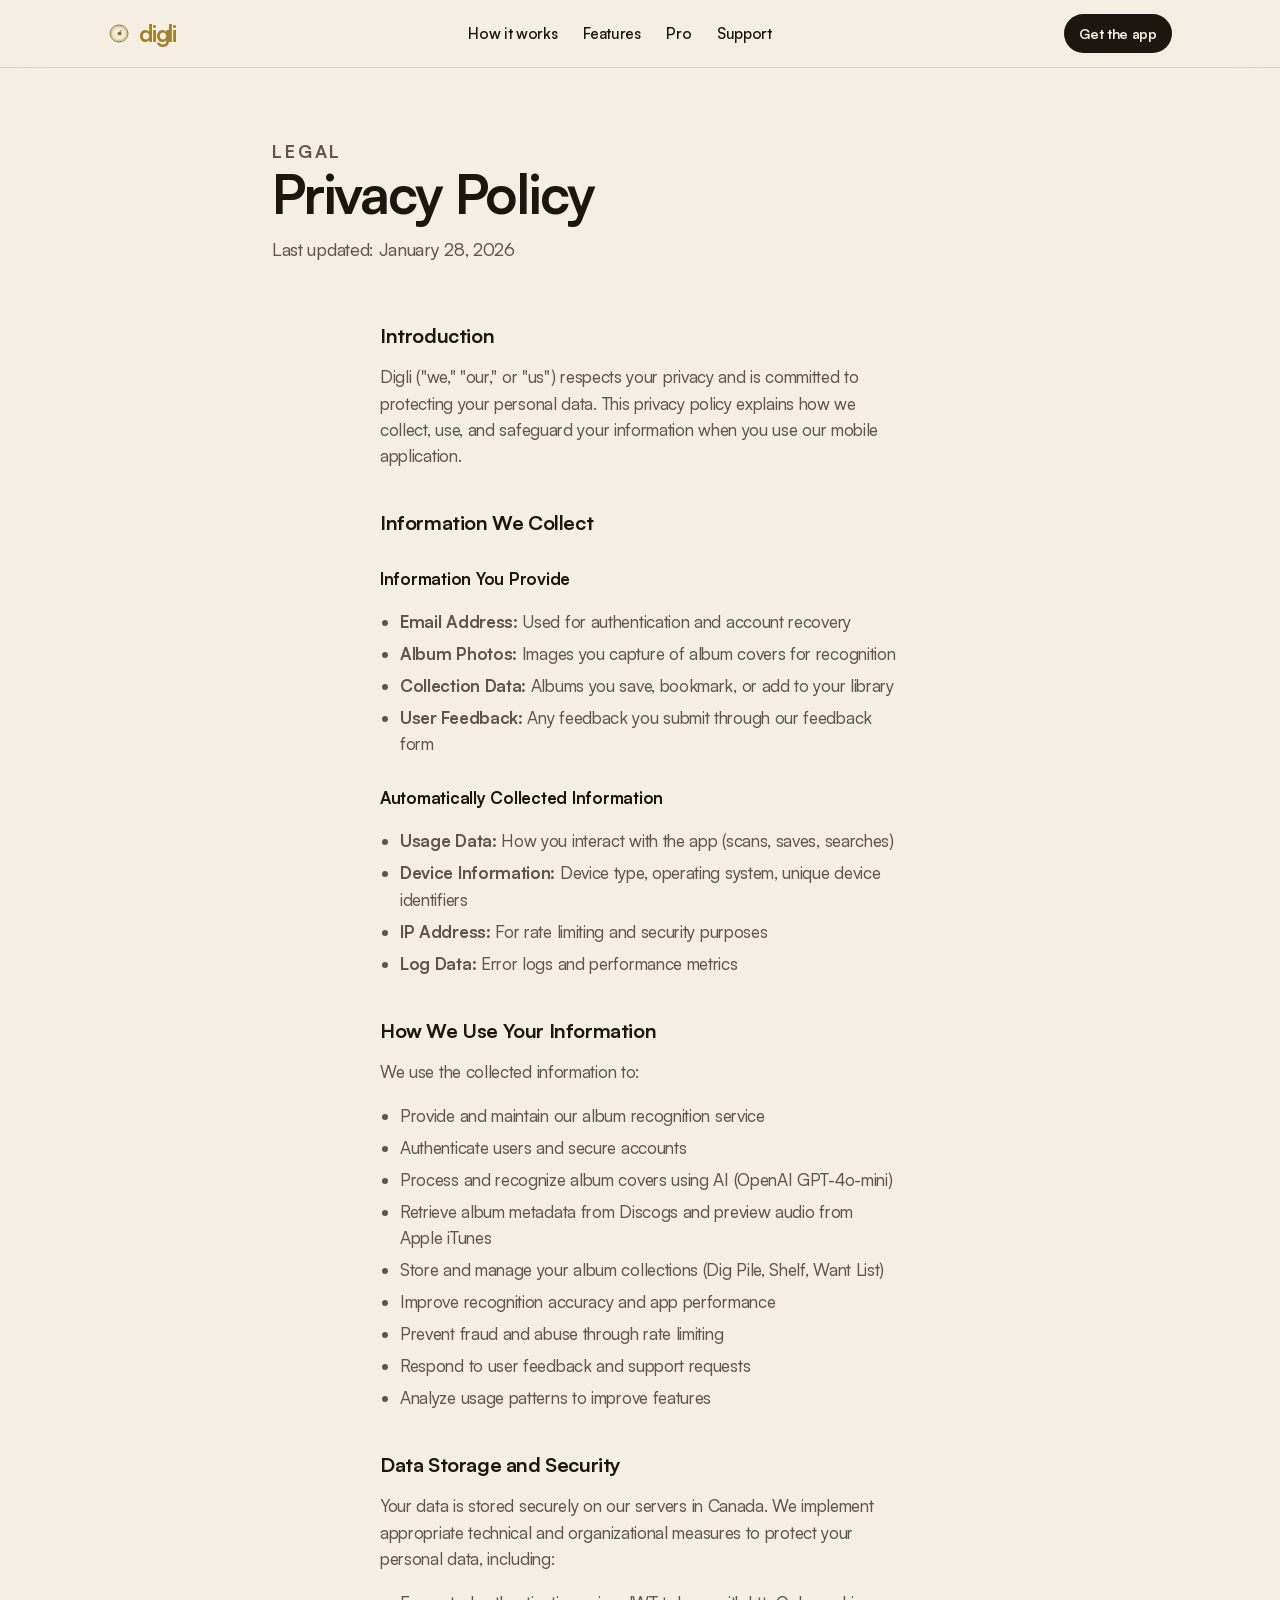
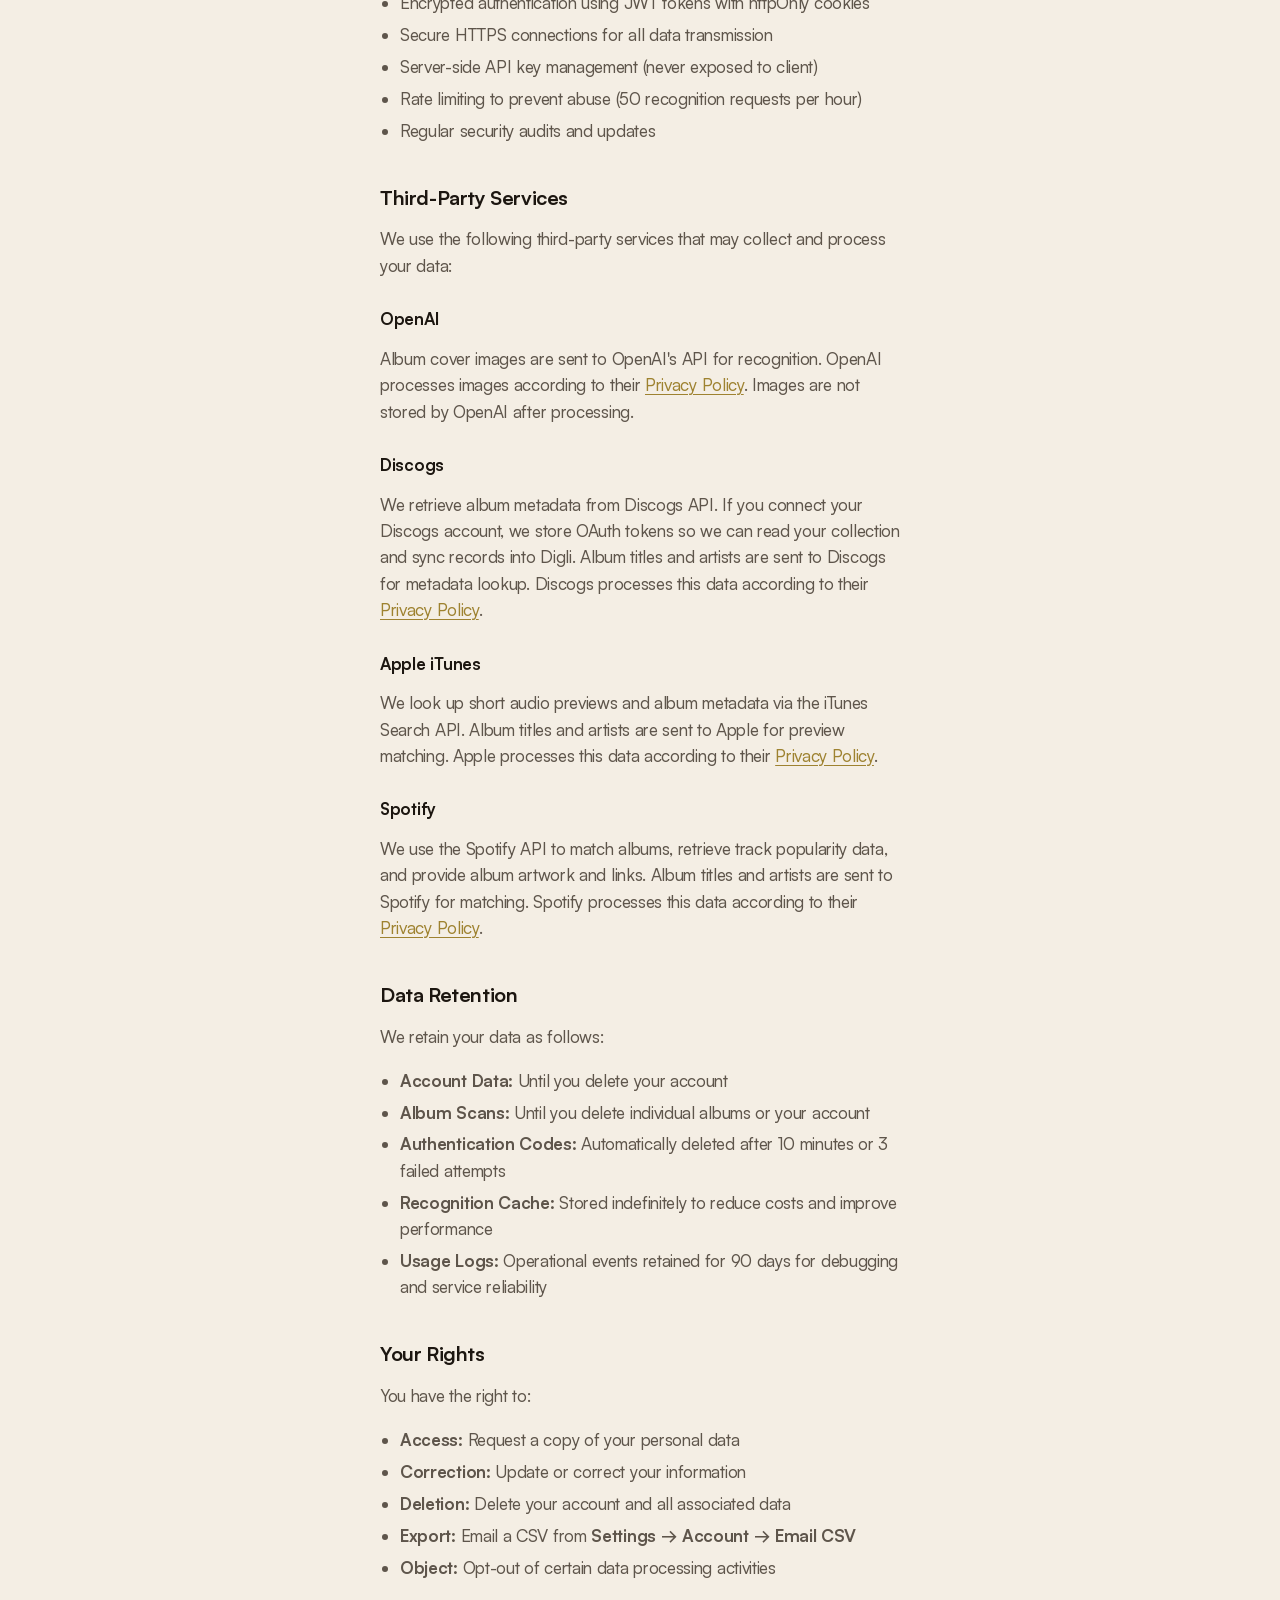
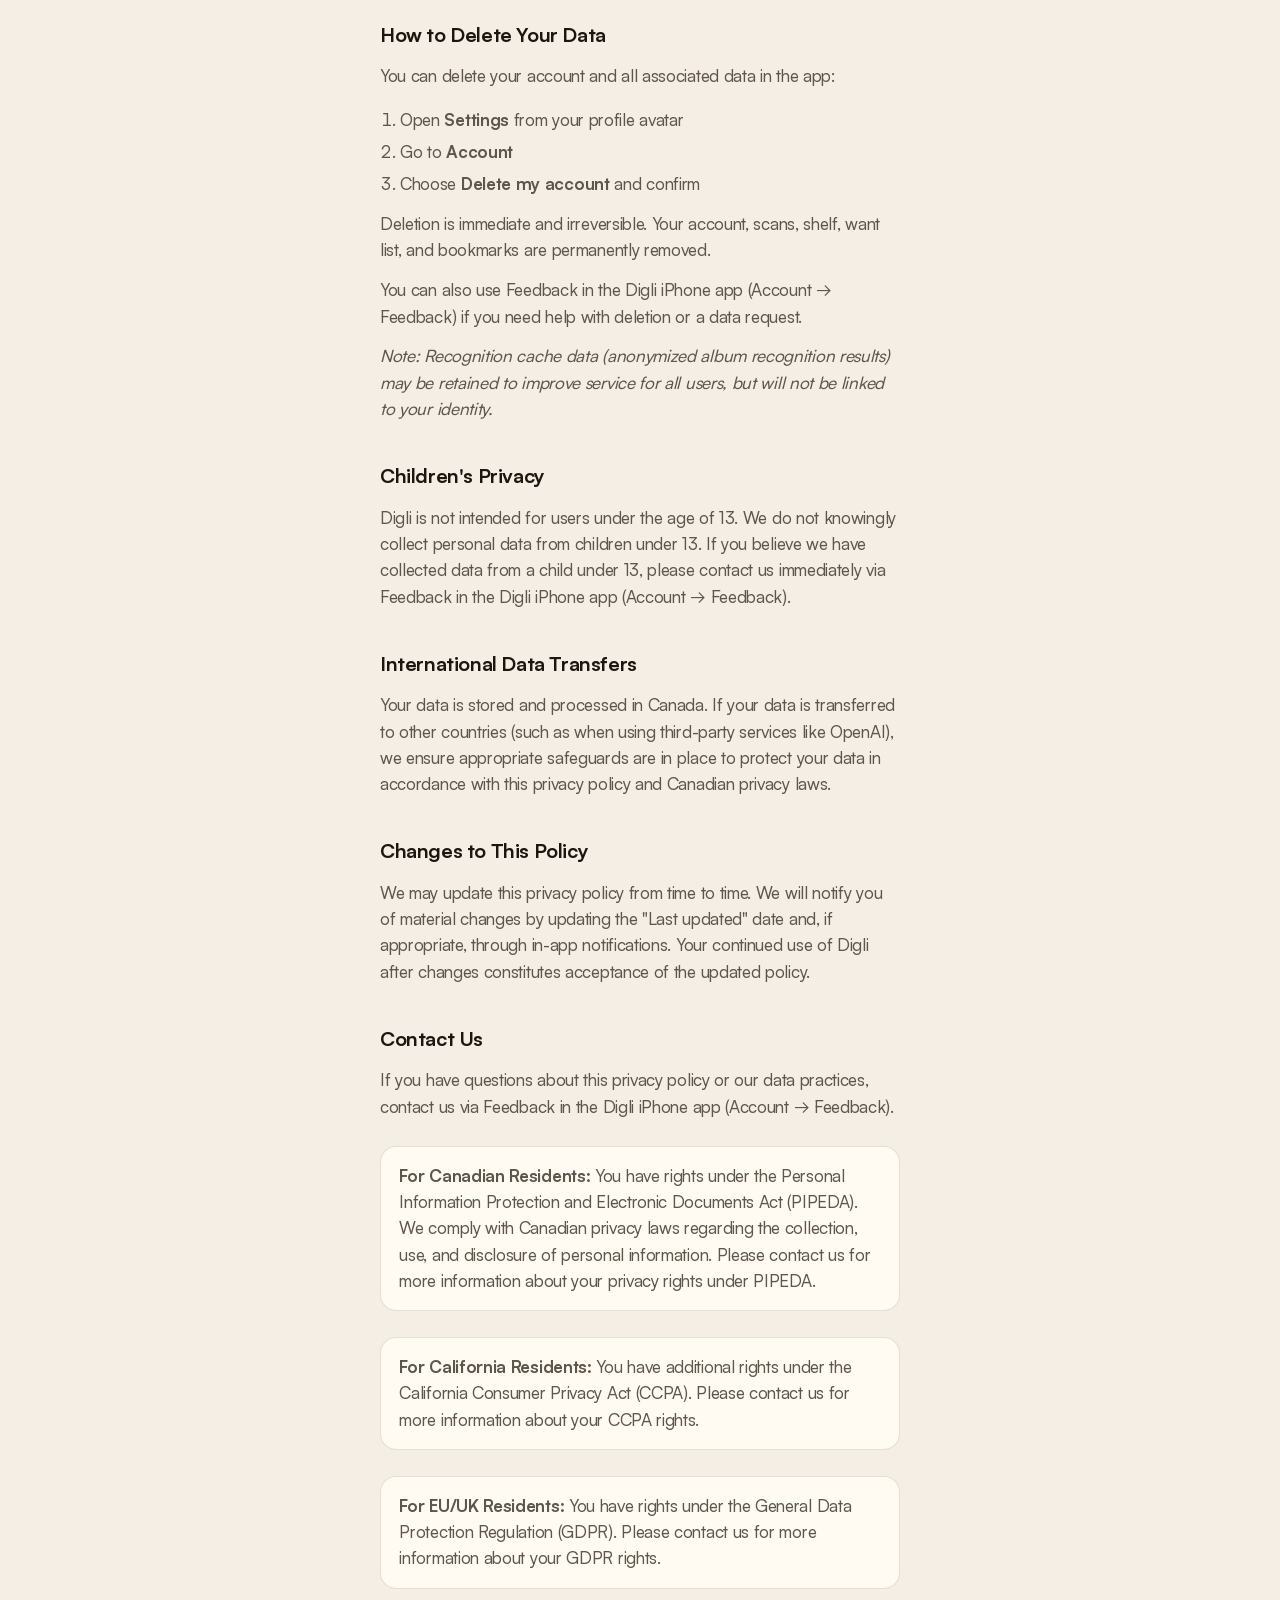
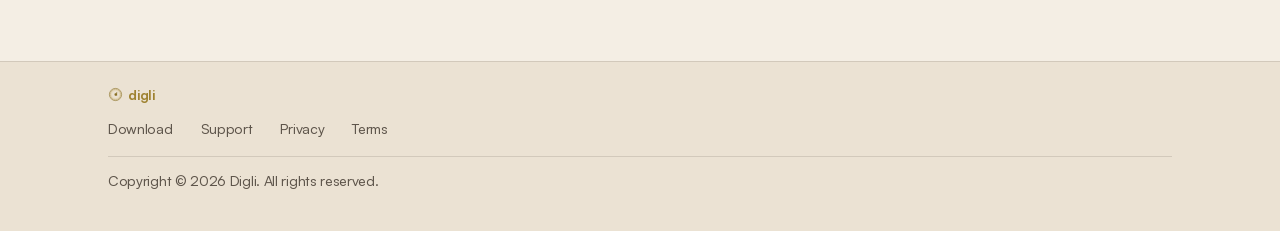
==== commit d0de6382: "Add SEO and AI-assistant discovery for Digli Ship canonical/Open Graph/Twitter meta, SoftwareApplica" ====
--- a/privacy.html
+++ b/privacy.html
@@ -3,9 +3,24 @@
   <head>
     <meta charset="utf-8" />
     <meta name="viewport" content="width=device-width, initial-scale=1" />
-    <title>Privacy Policy · digli</title>
-    <meta name="description" content="Privacy Policy for the Digli iPhone app." />
+    <title>Privacy Policy · Digli</title>
+    <meta
+      name="description"
+      content="Privacy Policy for Digli, the vinyl companion iPhone app. How Digli collects, uses, and protects your information."
+    />
+    <meta name="robots" content="index, follow" />
+    <link rel="canonical" href="https://digli.ca/privacy.html" />
     <meta name="theme-color" content="#f4eee4" />
+    <meta property="og:site_name" content="Digli" />
+    <meta property="og:type" content="website" />
+    <meta property="og:url" content="https://digli.ca/privacy.html" />
+    <meta property="og:title" content="Privacy Policy · Digli" />
+    <meta
+      property="og:description"
+      content="Privacy Policy for Digli, the vinyl companion iPhone app."
+    />
+    <meta property="og:image" content="https://digli.ca/assets/icon.png" />
+    <meta name="twitter:card" content="summary" />
     <link rel="icon" type="image/svg+xml" href="/assets/favicon.svg" />
     <link rel="apple-touch-icon" href="/assets/icon.png" />
     <link rel="stylesheet" href="/styles.css" />
--- a/styles.css
+++ b/styles.css
@@ -151,6 +151,7 @@
 .nav .wordmark {
   font-size: 1.45rem;
   z-index: 2;
+  color: var(--gold-deep);
 }
 
 .nav .wordmark__mark {
@@ -855,6 +856,7 @@
 .closing .wordmark {
   font-size: clamp(2.2rem, 6vw, 3.2rem);
   margin: 0.85rem 0 0.7rem;
+  color: var(--gold-deep);
 }
 
 .closing__copy {
@@ -880,6 +882,10 @@
   padding: 1.6rem var(--page-inset) 2.4rem;
   display: grid;
   gap: 1rem;
+}
+
+.site-footer .wordmark {
+  color: var(--gold-deep);
 }
 
 .footer-nav {
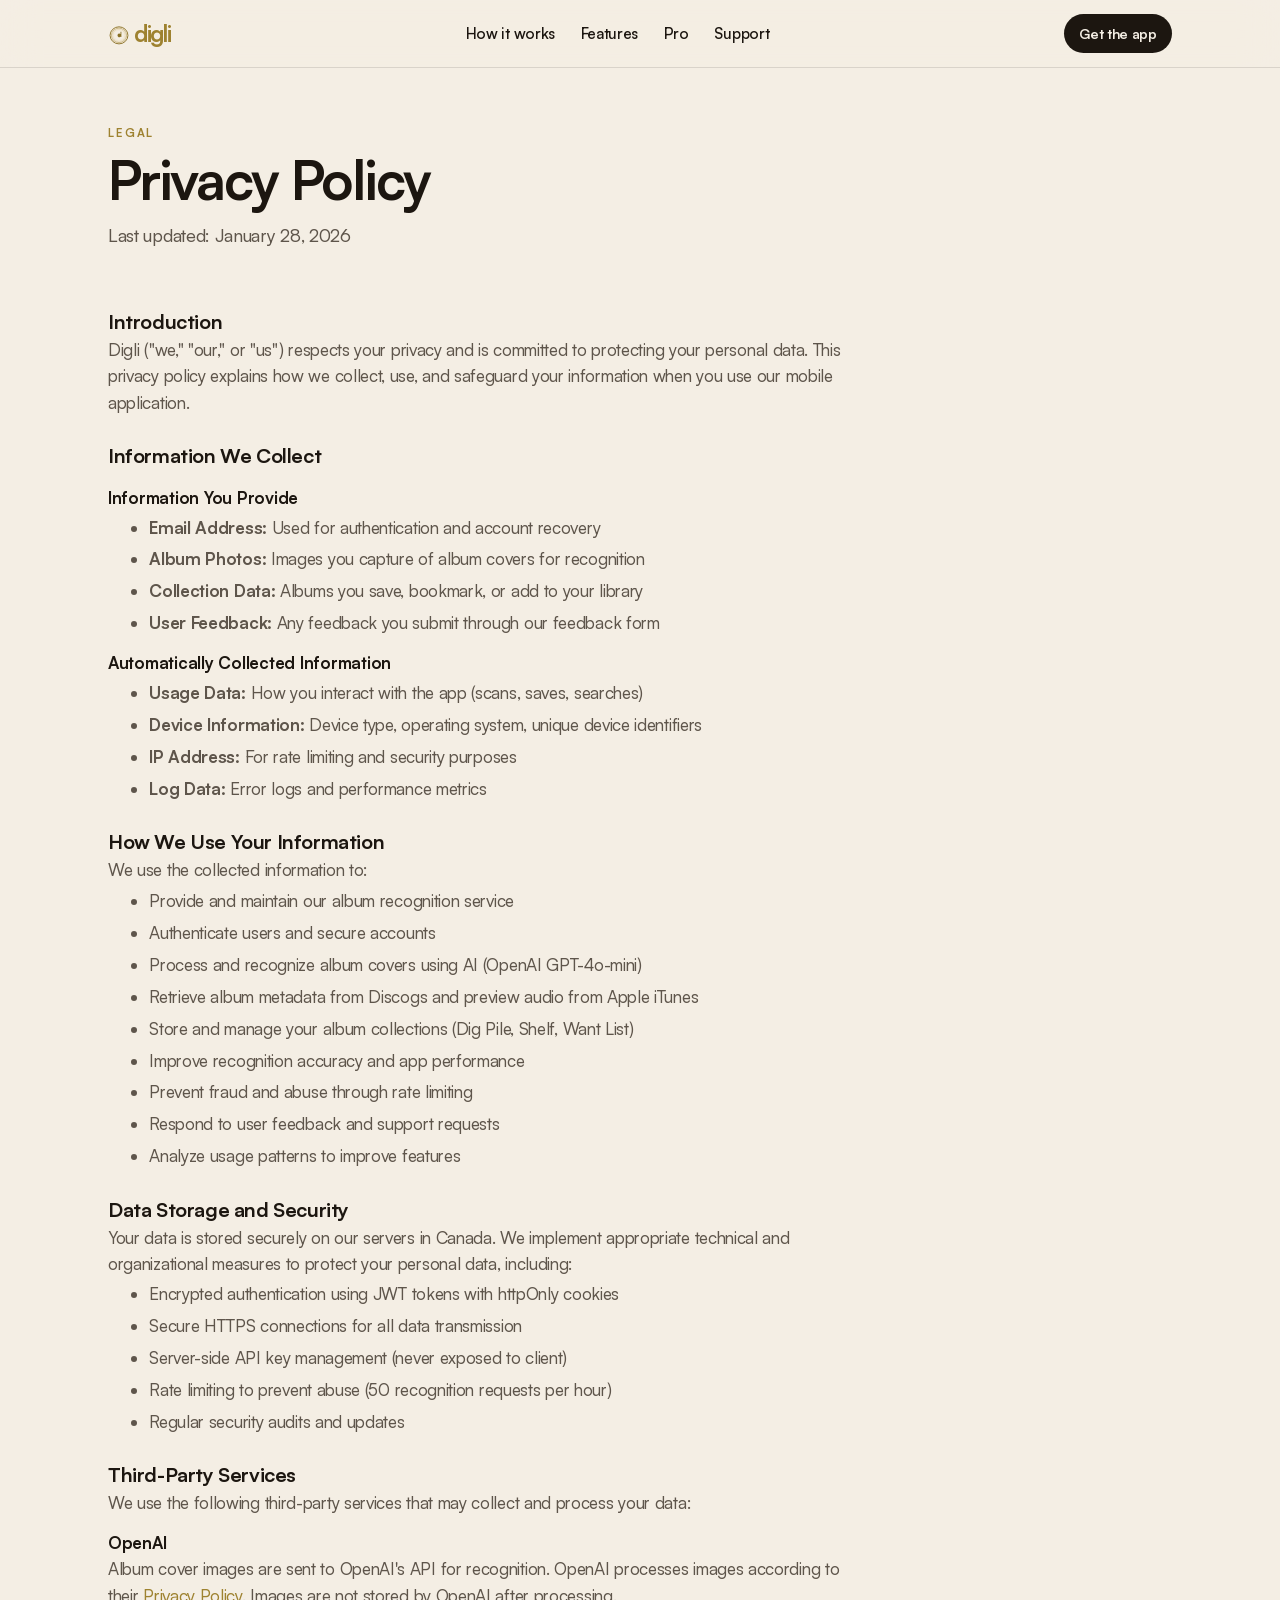
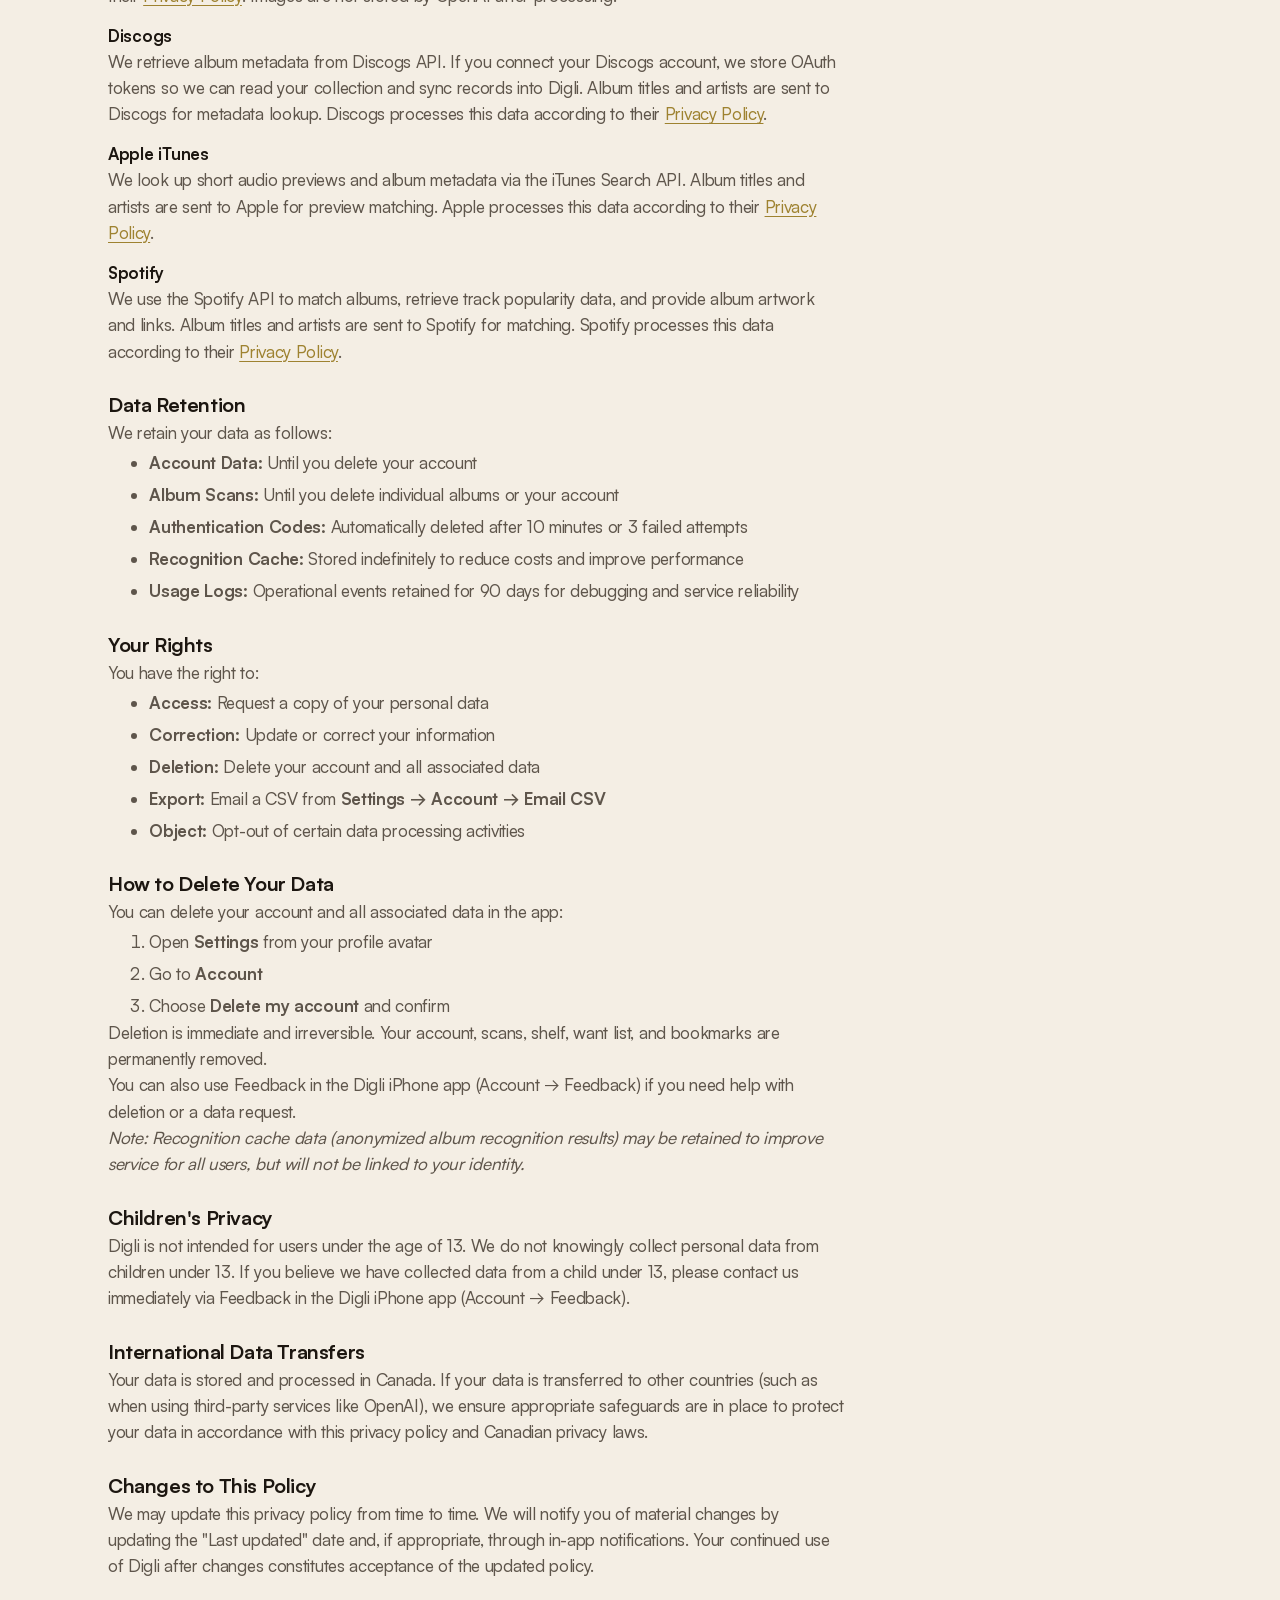
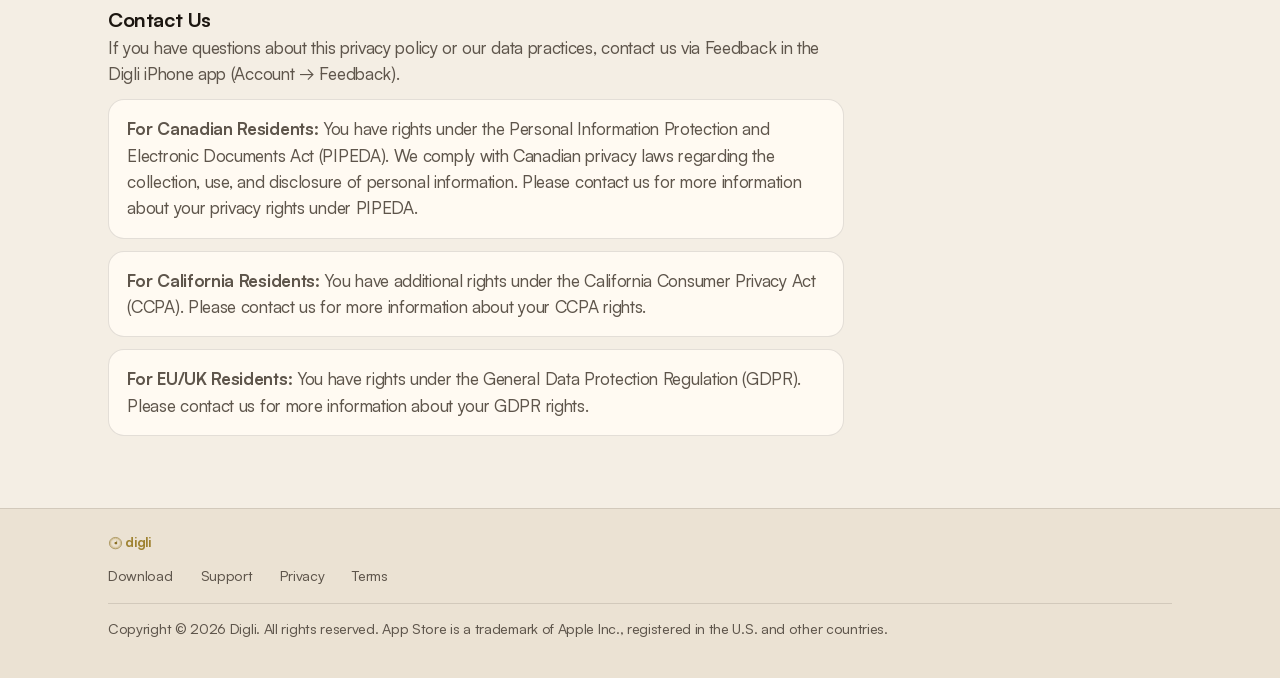
==== commit 328a2167: "Replace custom App Store badge with Apple’s official artwork Use Apple’s approved black “Download on" ====
--- a/privacy.html
+++ b/privacy.html
@@ -173,7 +173,10 @@
           <a href="/privacy.html">Privacy</a>
           <a href="/terms.html">Terms</a>
         </nav>
-        <p class="footer-copy">Copyright © <span id="year"></span> Digli. All rights reserved.</p>
+        <p class="footer-copy">
+          Copyright © <span id="year"></span> Digli. All rights reserved.
+          App Store is a trademark of Apple Inc., registered in the U.S. and other countries.
+        </p>
       </div>
     </footer>
 
--- a/styles.css
+++ b/styles.css
@@ -94,7 +94,7 @@
 .wordmark {
   display: inline-flex;
   align-items: center;
-  gap: 0.4em;
+  gap: 0.18em;
   font-weight: 700;
   letter-spacing: -0.05em;
   line-height: 1;
@@ -107,6 +107,7 @@
   height: 1.05em;
   flex-shrink: 0;
   display: block;
+  transform: translateY(0.08em);
 }
 
 .eyebrow {
@@ -319,14 +320,14 @@
   display: flex;
   justify-content: center;
   align-items: flex-end;
-  min-height: 28rem;
+  min-height: 36rem;
   position: relative;
 }
 
 .hero__phones {
   position: relative;
-  width: min(100%, 22rem);
-  height: 30rem;
+  width: min(100%, 26rem);
+  height: 40rem;
 }
 
 .hero__phones .phone {
@@ -335,17 +336,22 @@
 }
 
 .hero__phones .phone--front {
-  left: 12%;
+  left: 0;
   z-index: 2;
-  width: 15.5rem;
+  width: min(100%, 18.5rem);
 }
 
 .hero__phones .phone--back {
   right: 0;
-  bottom: 2.5rem;
-  width: 13rem;
+  bottom: 1.75rem;
+  width: min(100%, 17.5rem);
   opacity: 0.92;
-  transform: rotate(7deg);
+  transform: rotate(6deg);
+  transform-origin: center bottom;
+}
+
+.hero__phones .phone--back .phone__screen {
+  backface-visibility: hidden;
 }
 
 @media (min-width: 960px) {
@@ -358,19 +364,25 @@
     padding-top: 4.5rem;
   }
 
+  .hero__stage {
+    justify-content: flex-end;
+    min-height: 42rem;
+  }
+
   .hero__phones {
-    width: 26rem;
-    height: 36rem;
+    width: 30rem;
+    height: 44rem;
   }
 
   .hero__phones .phone--front {
-    width: 18rem;
+    width: 18.5rem;
     left: 0;
   }
 
   .hero__phones .phone--back {
-    width: 15rem;
+    width: 17.5rem;
     right: -0.5rem;
+    bottom: 2.25rem;
   }
 }
 
@@ -384,8 +396,13 @@
 }
 
 .store-badge img {
-  width: 168px;
+  width: 120px;
+  min-height: 40px;
   height: auto;
+}
+
+.page-hero__badge {
+  margin-top: 1.35rem;
 }
 
 .text-link {
@@ -403,6 +420,11 @@
 
 .phone {
   width: min(100%, 17.5rem);
+}
+
+/* Real captures are 440×929 — bit under native so frames stay sharp but not huge */
+.phone--photo {
+  width: min(100%, 18.5rem);
 }
 
 .phone__bezel {
@@ -436,7 +458,7 @@
   background: #0b0b0f;
 }
 
-/* Real screenshots: simple bezel, no status overlay, no stretch */
+/* Match file ratio (440/929); avoid cover-resampling that crunches UI text */
 .phone--photo .phone__notch {
   display: none;
 }
@@ -447,9 +469,9 @@
 }
 
 .phone--photo .phone__screen {
-  /* Match the capture ratio (~370×620) so phones share one height */
-  aspect-ratio: 370 / 620;
-  object-fit: cover;
+  aspect-ratio: 440 / 929;
+  height: auto;
+  object-fit: fill;
   object-position: top center;
 }
 
@@ -562,9 +584,10 @@
 .wedge__lede {
   margin: 0.85rem 0 0;
   max-width: 34rem;
-  font-size: 1.05rem;
-  line-height: 1.55;
-  color: var(--ink-soft);
+  font-size: 1.12rem;
+  font-weight: 450;
+  line-height: 1.5;
+  color: var(--ink);
 }
 
 /* Captioned shots */
@@ -589,6 +612,7 @@
   display: grid;
   gap: 1.75rem 1.25rem;
   grid-template-columns: repeat(2, minmax(0, 1fr));
+  align-items: start;
 }
 
 .shot {
@@ -596,16 +620,44 @@
   display: grid;
   gap: 0.85rem;
   justify-items: center;
+  align-content: start;
+  align-items: start;
   text-align: center;
 }
 
-.shot .phone {
+.shot__zoom {
+  display: block;
+  width: 100%;
+  margin: 0;
+  padding: 0;
+  border: 0;
+  background: none;
+  cursor: zoom-in;
+  border-radius: 2.35rem;
+  transition: transform 0.35s var(--ease), box-shadow 0.35s var(--ease);
+}
+
+.shot__zoom:hover,
+.shot__zoom:focus-visible {
+  transform: translateY(-0.2rem) scale(1.02);
+}
+
+.shot__zoom:focus-visible {
+  outline: 2px solid var(--gold);
+  outline-offset: 4px;
+}
+
+.shot__zoom .phone,
+.shot__zoom .phone--photo {
   width: min(100%, 12.5rem);
+  margin-inline: auto;
+  pointer-events: none;
 }
 
 .shot figcaption {
   display: grid;
   gap: 0.2rem;
+  align-content: start;
 }
 
 .shot figcaption strong {
@@ -625,8 +677,160 @@
     gap: 1.5rem 1rem;
   }
 
-  .shot .phone {
+  .shot__zoom .phone,
+  .shot__zoom .phone--photo {
     width: 100%;
+  }
+}
+
+/* Screenshot lightbox */
+
+body.lightbox-open {
+  overflow: hidden;
+}
+
+.lightbox {
+  position: fixed;
+  inset: 0;
+  z-index: 80;
+  display: grid;
+  place-items: center;
+  padding: max(1.25rem, env(safe-area-inset-top)) 1.25rem
+    max(1.25rem, env(safe-area-inset-bottom));
+  background:
+    radial-gradient(ellipse 70% 55% at 50% 42%, rgba(58, 46, 32, 0.35), transparent 70%),
+    rgba(12, 9, 6, 0.88);
+  backdrop-filter: blur(10px);
+  -webkit-backdrop-filter: blur(10px);
+  animation: lightbox-fade 0.28s var(--ease);
+}
+
+.lightbox[hidden] {
+  display: none;
+}
+
+.lightbox__close {
+  position: absolute;
+  top: max(0.85rem, env(safe-area-inset-top));
+  right: max(0.85rem, env(safe-area-inset-right));
+  z-index: 2;
+  width: 2.5rem;
+  height: 2.5rem;
+  margin: 0;
+  padding: 0;
+  border: 0;
+  border-radius: 999px;
+  background: rgba(246, 239, 228, 0.1);
+  color: #f6efe4;
+  cursor: pointer;
+  transition: background 0.2s var(--ease);
+}
+
+.lightbox__close span {
+  position: absolute;
+  inset: 50% auto auto 50%;
+  width: 0.95rem;
+  height: 1.5px;
+  background: currentColor;
+  transform: translate(-50%, -50%) rotate(45deg);
+}
+
+.lightbox__close span::after {
+  content: "";
+  position: absolute;
+  inset: 0;
+  background: inherit;
+  transform: rotate(90deg);
+}
+
+.lightbox__close:hover,
+.lightbox__close:focus-visible {
+  background: rgba(246, 239, 228, 0.18);
+}
+
+.lightbox__close:focus-visible {
+  outline: 2px solid var(--gold);
+  outline-offset: 3px;
+}
+
+.lightbox__stage {
+  margin: 0;
+  display: grid;
+  justify-items: center;
+  gap: 1rem;
+  width: min(100%, 22rem);
+  animation: lightbox-rise 0.4s var(--ease);
+}
+
+.lightbox__img {
+  width: min(100%, 20.5rem);
+  max-height: min(78vh, 42rem);
+  height: auto;
+  object-fit: contain;
+  display: block;
+  border-radius: 2.35rem;
+  box-shadow:
+    0 0 0 1px rgba(255, 255, 255, 0.08),
+    0 28px 80px rgba(0, 0, 0, 0.55);
+  background: #0b0b0f;
+}
+
+.lightbox__caption {
+  margin: 0;
+  max-width: 18rem;
+  text-align: center;
+  color: rgba(246, 239, 228, 0.72);
+  font-size: 0.92rem;
+  line-height: 1.4;
+}
+
+.lightbox__caption strong {
+  display: block;
+  margin-bottom: 0.2rem;
+  color: #f6efe4;
+  font-size: 1.05rem;
+  letter-spacing: -0.02em;
+  font-weight: 600;
+}
+
+.lightbox__detail:empty,
+.lightbox__caption strong:empty {
+  display: none;
+}
+
+@keyframes lightbox-fade {
+  from {
+    opacity: 0;
+  }
+  to {
+    opacity: 1;
+  }
+}
+
+@keyframes lightbox-rise {
+  from {
+    opacity: 0;
+    transform: translateY(0.75rem) scale(0.96);
+  }
+  to {
+    opacity: 1;
+    transform: none;
+  }
+}
+
+@media (prefers-reduced-motion: reduce) {
+  .shot__zoom {
+    transition: none;
+  }
+
+  .shot__zoom:hover,
+  .shot__zoom:focus-visible {
+    transform: none;
+  }
+
+  .lightbox,
+  .lightbox__stage {
+    animation: none;
   }
 }
 
@@ -914,7 +1118,7 @@
 
 .page-hero__inner {
   width: min(100%, 46rem);
-  margin: 0 auto;
+  margin: 0;
 }
 
 .page-hero h1 {
@@ -928,6 +1132,12 @@
   margin: 0.9rem 0 0;
   color: var(--ink-soft);
   font-size: 1.12rem;
+}
+
+.page-hero .eyebrow {
+  margin: 0 0 0.65rem;
+  color: var(--gold-deep);
+  font-size: 0.72rem;
 }
 
 .support-grid {
@@ -1037,11 +1247,14 @@
 }
 
 .legal {
-  width: min(100%, 46rem);
-  margin: 0 auto;
-  padding: 0 var(--page-inset) 4.5rem;
-  display: grid;
-  gap: 0.85rem;
+  /* Same left edge as .page-hero__inner (page inset), readable max width */
+  width: min(46rem, calc(100% - 2 * var(--page-inset)));
+  margin: 0 0 0 var(--page-inset);
+  padding: 0 0 4.5rem;
+}
+
+.legal > * + * {
+  margin-top: 0.85rem;
 }
 
 .legal h2 {
@@ -1067,8 +1280,9 @@
 
 .legal ul,
 .legal ol {
-  margin: 0.25rem 0 0;
-  padding-left: 1.25rem;
+  margin: 0.25rem 0 0 20px;
+  padding-left: 1.25em;
+  list-style-position: outside;
   color: var(--ink-soft);
 }
 
@@ -1105,15 +1319,106 @@
 
 .reveal {
   opacity: 0;
-  transform: translateY(1.25rem);
+  transform: translateY(0.9rem);
   transition:
-    opacity 0.7s var(--ease),
-    transform 0.7s var(--ease);
+    opacity 0.65s var(--ease),
+    transform 0.65s var(--ease);
 }
 
 .reveal.is-visible {
   opacity: 1;
   transform: none;
+}
+
+/* Stagger nested bits once a section enters view */
+.reveal .step,
+.reveal .shot,
+.reveal .extra,
+.reveal .plan,
+.reveal .feature__samples li,
+.reveal .feature__copy,
+.reveal .feature__media {
+  opacity: 0;
+  transform: translateY(0.75rem);
+  transition:
+    opacity 0.55s var(--ease),
+    transform 0.55s var(--ease);
+}
+
+.reveal.is-visible .step,
+.reveal.is-visible .shot,
+.reveal.is-visible .extra,
+.reveal.is-visible .plan,
+.reveal.is-visible .feature__samples li,
+.reveal.is-visible .feature__copy,
+.reveal.is-visible .feature__media {
+  opacity: 1;
+  transform: none;
+}
+
+.reveal.is-visible .step:nth-child(1),
+.reveal.is-visible .shot:nth-child(1),
+.reveal.is-visible .extra:nth-child(1),
+.reveal.is-visible .plan:nth-child(1),
+.reveal.is-visible .feature__samples li:nth-child(1) {
+  transition-delay: 0.04s;
+}
+
+.reveal.is-visible .step:nth-child(2),
+.reveal.is-visible .shot:nth-child(2),
+.reveal.is-visible .extra:nth-child(2),
+.reveal.is-visible .plan:nth-child(2),
+.reveal.is-visible .feature__samples li:nth-child(2) {
+  transition-delay: 0.1s;
+}
+
+.reveal.is-visible .step:nth-child(3),
+.reveal.is-visible .shot:nth-child(3),
+.reveal.is-visible .extra:nth-child(3),
+.reveal.is-visible .feature__samples li:nth-child(3) {
+  transition-delay: 0.16s;
+}
+
+.reveal.is-visible .shot:nth-child(4),
+.reveal.is-visible .extra:nth-child(4) {
+  transition-delay: 0.22s;
+}
+
+.reveal.is-visible .shot:nth-child(5),
+.reveal.is-visible .extra:nth-child(5) {
+  transition-delay: 0.28s;
+}
+
+.reveal.is-visible .extra:nth-child(6) {
+  transition-delay: 0.34s;
+}
+
+.reveal.is-visible .extra:nth-child(7) {
+  transition-delay: 0.4s;
+}
+
+.reveal.is-visible .extra:nth-child(8) {
+  transition-delay: 0.46s;
+}
+
+.reveal.is-visible .extra:nth-child(9) {
+  transition-delay: 0.52s;
+}
+
+.reveal.is-visible .feature__copy {
+  transition-delay: 0.06s;
+}
+
+.reveal.is-visible .feature__media {
+  transition-delay: 0.16s;
+}
+
+.reveal.feature--flip.is-visible .feature__media {
+  transition-delay: 0.06s;
+}
+
+.reveal.feature--flip.is-visible .feature__copy {
+  transition-delay: 0.16s;
 }
 
 .hero__copy > * {
@@ -1158,7 +1463,14 @@
 
   .hero__copy > *,
   .reveal-phone,
-  .reveal {
+  .reveal,
+  .reveal .step,
+  .reveal .shot,
+  .reveal .extra,
+  .reveal .plan,
+  .reveal .feature__samples li,
+  .reveal .feature__copy,
+  .reveal .feature__media {
     animation: none !important;
     transition: none !important;
     opacity: 1 !important;
